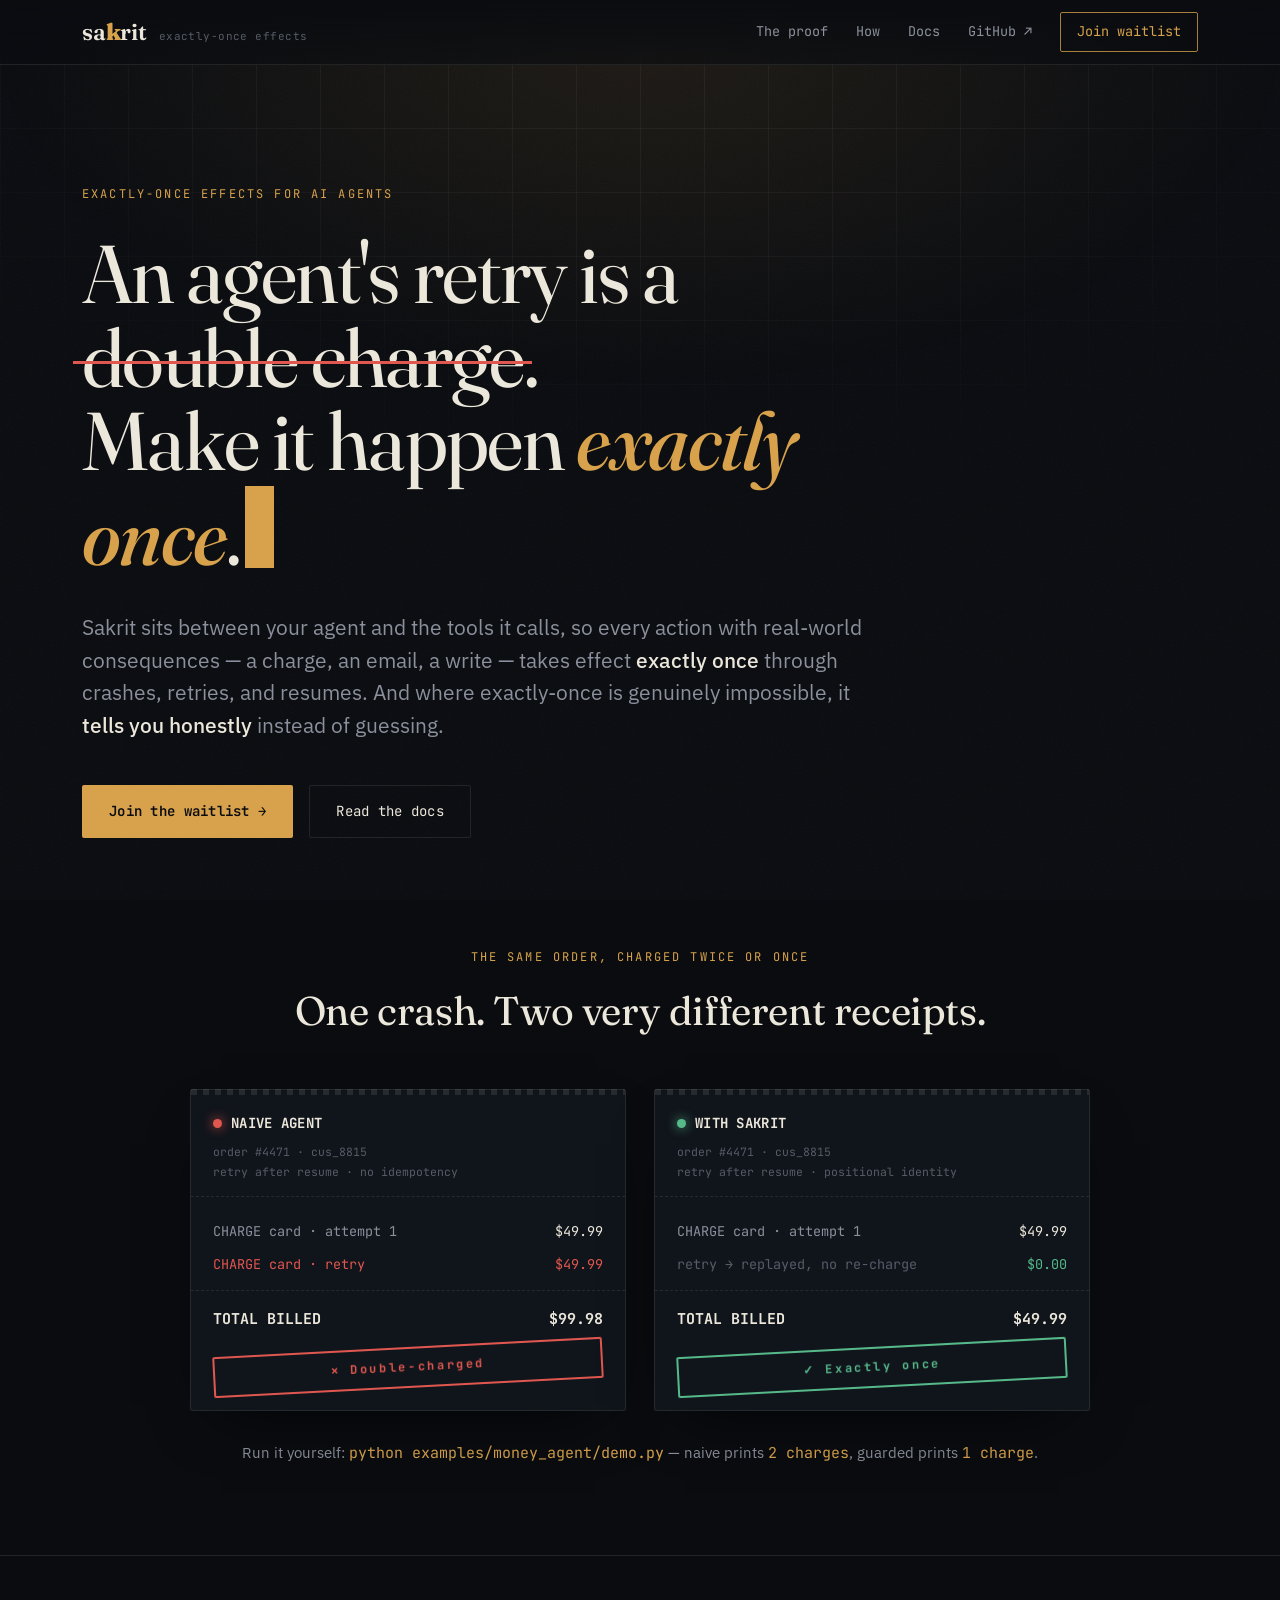
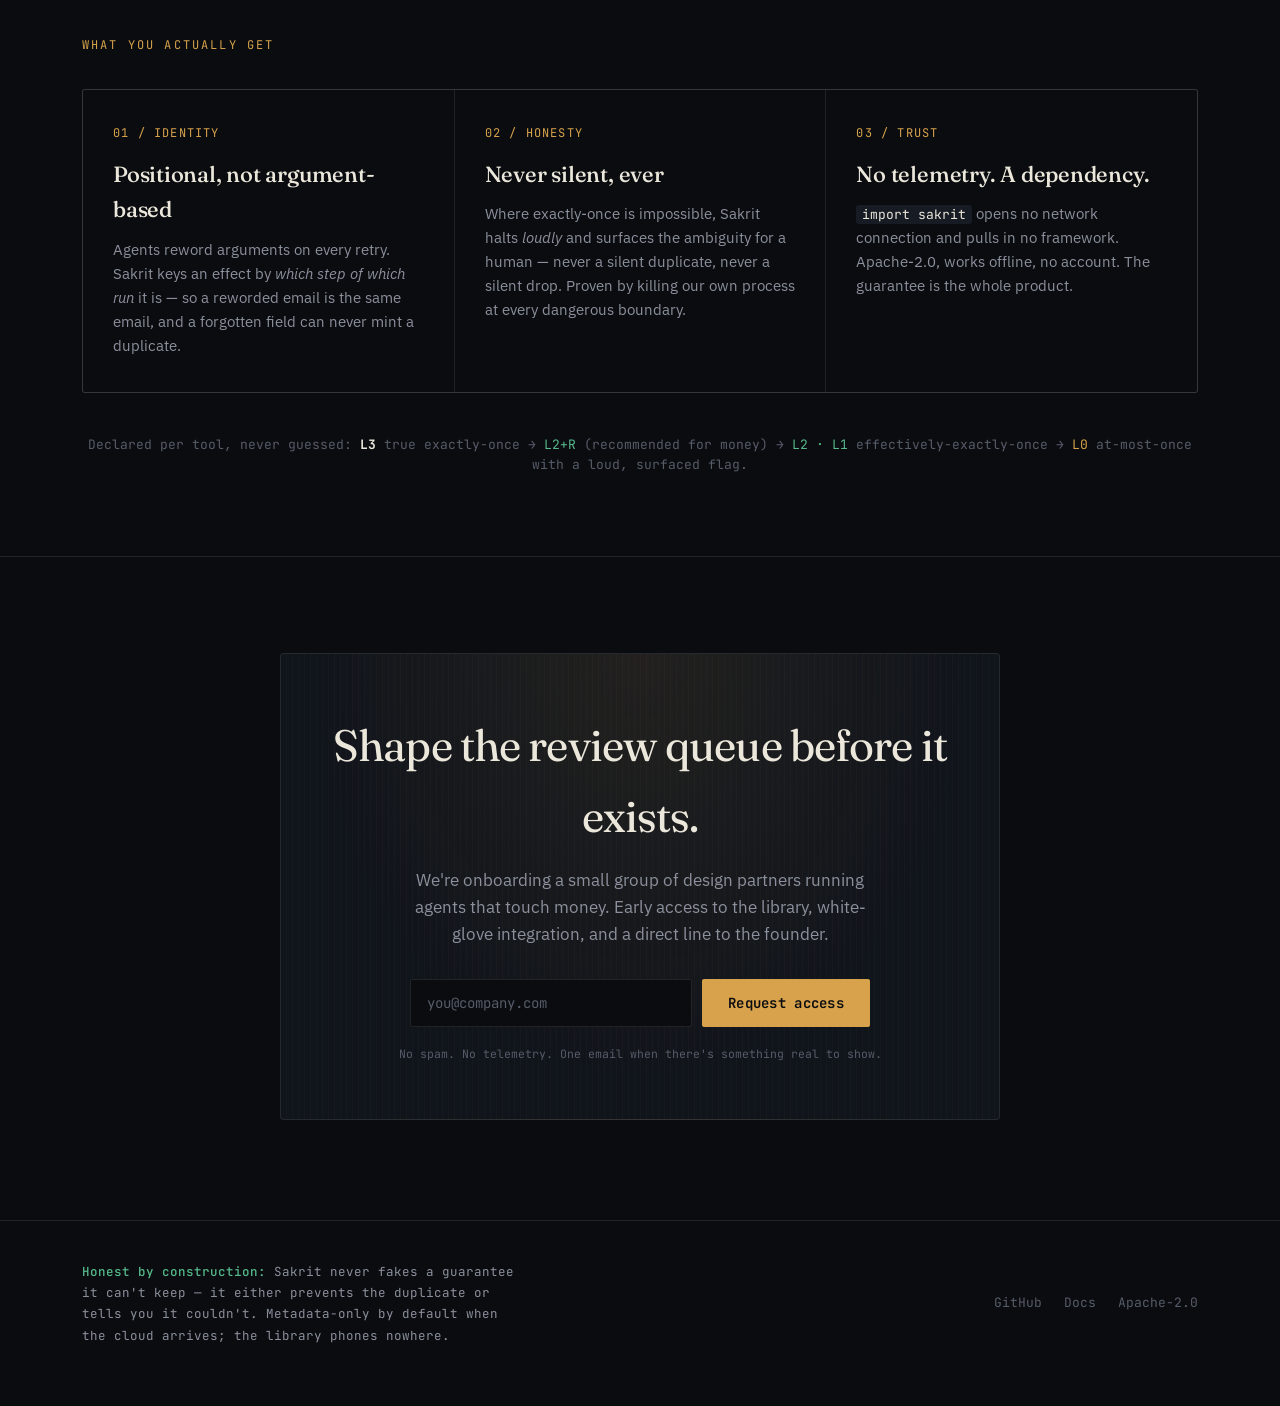
==== landing/index.html @ 27846a4f "feat: landing + waitlist page Self-contained static page (ledger/receipt aesthetic) with the money-d" ====
<!DOCTYPE html>
<html lang="en">
<head>
<meta charset="UTF-8" />
<meta name="viewport" content="width=device-width, initial-scale=1.0" />
<title>Sakrit — exactly-once effects for AI agents</title>
<meta name="description" content="An AI agent's retry is a double charge. Sakrit makes side-effecting tool calls take effect exactly once — through crashes, retries, and resumes — and tells you honestly when exactly-once is impossible." />

<!-- Social -->
<meta property="og:title" content="Sakrit — exactly-once effects for AI agents" />
<meta property="og:description" content="An AI agent's retry is a double charge. Sakrit makes side-effecting tool calls take effect exactly once — and tells you honestly when it can't." />
<meta property="og:type" content="website" />

<link rel="preconnect" href="https://fonts.googleapis.com" />
<link rel="preconnect" href="https://fonts.gstatic.com" crossorigin />
<link href="https://fonts.googleapis.com/css2?family=Fraunces:opsz,wght@9..144,400;9..144,500;9..144,600;9..144,900&family=IBM+Plex+Sans:wght@400;500;600&family=JetBrains+Mono:wght@400;500;700&display=swap" rel="stylesheet" />

<style>
  :root {
    --ink:      #0a0c10;
    --ink-2:    #10141b;
    --ink-3:    #161b24;
    --cream:    #ece7db;
    --muted:    #8b909c;
    --faint:    #565c68;
    --gold:     #d7a24b;
    --gold-dim: #a9803b;
    --red:      #e0574f;
    --green:    #56b98a;
    --line:     rgba(236, 231, 219, 0.10);
    --line-2:   rgba(236, 231, 219, 0.05);
    --serif:  "Fraunces", Georgia, serif;
    --sans:   "IBM Plex Sans", system-ui, sans-serif;
    --mono:   "JetBrains Mono", ui-monospace, monospace;
    --maxw: 1180px;
  }

  * { box-sizing: border-box; margin: 0; padding: 0; }
  html { scroll-behavior: smooth; }

  body {
    background: var(--ink);
    color: var(--cream);
    font-family: var(--sans);
    font-size: 17px;
    line-height: 1.6;
    -webkit-font-smoothing: antialiased;
    overflow-x: hidden;
    position: relative;
  }

  /* faint ledger grid + grain atmosphere */
  body::before {
    content: "";
    position: fixed; inset: 0; z-index: 0; pointer-events: none;
    background-image:
      linear-gradient(var(--line-2) 1px, transparent 1px),
      linear-gradient(90deg, var(--line-2) 1px, transparent 1px);
    background-size: 64px 64px;
    mask-image: radial-gradient(ellipse 90% 70% at 50% 0%, #000 30%, transparent 80%);
  }
  body::after {
    content: "";
    position: fixed; inset: 0; z-index: 0; pointer-events: none; opacity: 0.035;
    background-image: url("data:image/svg+xml,%3Csvg xmlns='http://www.w3.org/2000/svg' width='140' height='140'%3E%3Cfilter id='n'%3E%3CfeTurbulence type='fractalNoise' baseFrequency='0.9' numOctaves='3'/%3E%3C/filter%3E%3Crect width='100%25' height='100%25' filter='url(%23n)'/%3E%3C/svg%3E");
  }
  /* warm glow from the top */
  .glow {
    position: fixed; top: -40vh; left: 50%; transform: translateX(-50%);
    width: 120vw; height: 90vh; z-index: 0; pointer-events: none;
    background: radial-gradient(ellipse at center, rgba(215,162,75,0.10), transparent 60%);
  }

  .wrap { max-width: var(--maxw); margin: 0 auto; padding: 0 32px; position: relative; z-index: 2; }

  a { color: inherit; text-decoration: none; }

  .mono { font-family: var(--mono); }
  .tag {
    font-family: var(--mono); font-size: 12px; letter-spacing: 0.18em;
    text-transform: uppercase; color: var(--gold);
  }

  /* ---------- nav ---------- */
  nav {
    position: sticky; top: 0; z-index: 20;
    backdrop-filter: blur(10px);
    background: linear-gradient(var(--ink), rgba(10,12,16,0.6));
    border-bottom: 1px solid var(--line);
  }
  .nav-inner { display: flex; align-items: center; justify-content: space-between; height: 64px; }
  .brand { display: flex; align-items: baseline; gap: 12px; }
  .brand .logo { font-family: var(--serif); font-weight: 600; font-size: 23px; letter-spacing: -0.01em; }
  .brand .logo b { color: var(--gold); font-weight: 900; }
  .brand .sub { font-family: var(--mono); font-size: 11px; color: var(--faint); letter-spacing: 0.04em; }
  .nav-links { display: flex; align-items: center; gap: 28px; font-family: var(--mono); font-size: 13.5px; }
  .nav-links a { color: var(--muted); transition: color .2s; }
  .nav-links a:hover { color: var(--cream); }
  .nav-cta {
    border: 1px solid var(--gold-dim); color: var(--gold) !important;
    padding: 8px 16px; border-radius: 2px; transition: all .2s;
  }
  .nav-cta:hover { background: var(--gold); color: var(--ink) !important; }
  @media (max-width: 680px) { .nav-links a:not(.nav-cta) { display: none; } }

  /* ---------- hero ---------- */
  header { padding: 120px 0 70px; }
  .hero-tag { margin-bottom: 28px; opacity: 0; animation: rise .8s .1s forwards; }
  h1 {
    font-family: var(--serif);
    font-weight: 400;
    font-size: clamp(38px, 6.4vw, 82px);
    line-height: 1.02;
    letter-spacing: -0.02em;
    max-width: 16ch;
  }
  h1 .l { display: block; opacity: 0; animation: rise .9s forwards; }
  h1 .l1 { animation-delay: .18s; }
  h1 .l2 { animation-delay: .30s; }
  h1 .em { font-style: italic; color: var(--gold); font-weight: 500; }
  h1 .strike { position: relative; white-space: nowrap; }
  h1 .strike::after {
    content: ""; position: absolute; left: -2%; right: -2%; top: 54%; height: 3px;
    background: var(--red); transform: scaleX(0); transform-origin: left;
    animation: strike .5s 1.1s forwards;
  }
  .lede {
    font-size: clamp(17px, 2vw, 21px); color: var(--muted); max-width: 60ch;
    margin-top: 34px; line-height: 1.55;
    opacity: 0; animation: rise .9s .5s forwards;
  }
  .lede b { color: var(--cream); font-weight: 500; }
  .cta-row {
    display: flex; gap: 16px; flex-wrap: wrap; margin-top: 44px;
    opacity: 0; animation: rise .9s .68s forwards;
  }
  .btn {
    font-family: var(--mono); font-size: 14px; letter-spacing: 0.02em;
    padding: 14px 26px; border-radius: 2px; transition: all .2s; cursor: pointer;
    display: inline-flex; align-items: center; gap: 10px; border: 1px solid transparent;
  }
  .btn-primary { background: var(--gold); color: var(--ink); font-weight: 600; }
  .btn-primary:hover { background: #eab959; transform: translateY(-2px); box-shadow: 0 10px 30px -10px rgba(215,162,75,0.5); }
  .btn-ghost { border-color: var(--line); color: var(--cream); }
  .btn-ghost:hover { border-color: var(--gold-dim); color: var(--gold); }

  /* ---------- receipts ---------- */
  .proof { padding: 40px 0 90px; }
  .proof-head { text-align: center; margin-bottom: 46px; }
  .proof-head h2 {
    font-family: var(--serif); font-weight: 400; font-size: clamp(26px, 3.6vw, 40px);
    letter-spacing: -0.01em; margin-top: 12px;
  }
  .receipts {
    display: grid; grid-template-columns: 1fr 1fr; gap: 28px; align-items: start;
    max-width: 900px; margin: 0 auto;
  }
  @media (max-width: 720px) { .receipts { grid-template-columns: 1fr; } }

  .receipt {
    background: var(--ink-2); border: 1px solid var(--line); border-radius: 3px;
    font-family: var(--mono); font-size: 13.5px; position: relative;
    box-shadow: 0 24px 60px -30px rgba(0,0,0,0.9);
  }
  .receipt::before { /* perforated top edge */
    content: ""; position: absolute; top: -1px; left: 0; right: 0; height: 6px;
    background: repeating-linear-gradient(90deg, var(--line) 0 6px, transparent 6px 12px);
  }
  .r-head { padding: 22px 22px 14px; border-bottom: 1px dashed var(--line); }
  .r-title { display: flex; align-items: center; gap: 9px; font-weight: 700; letter-spacing: 0.02em; font-size: 14px; }
  .dot { width: 9px; height: 9px; border-radius: 50%; }
  .dot.red { background: var(--red); box-shadow: 0 0 12px var(--red); }
  .dot.green { background: var(--green); box-shadow: 0 0 12px var(--green); }
  .r-meta { color: var(--faint); font-size: 11.5px; margin-top: 8px; line-height: 1.7; }
  .r-body { padding: 18px 22px 8px; }
  .row { display: flex; justify-content: space-between; padding: 6px 0; color: var(--muted); }
  .row .amt { color: var(--cream); }
  .row.fire .amt { color: var(--cream); }
  .row.dup { color: var(--red); }
  .row.dup .amt { color: var(--red); }
  .row.replay { color: var(--faint); }
  .row.replay .amt { color: var(--green); }
  /* Visible by default (no-JS safe — the receipts ARE the proof). JS adds .anim to hide-then-reveal. */
  .row.dup, .row.replay { opacity: 1; }
  .anim .row.dup, .anim .row.replay { opacity: 0; }
  .in .row.dup { animation: flashIn .5s 1.4s forwards; }
  .in .row.replay { animation: fadeIn .6s 1.5s forwards; }
  .r-total {
    display: flex; justify-content: space-between; padding: 16px 22px;
    border-top: 1px dashed var(--line); font-weight: 700; font-size: 15px;
  }
  .r-total .n-total .amt { color: var(--red); }
  .r-total .s-total .amt { color: var(--green); }
  .stamp {
    margin: 0 22px 22px; text-align: center; font-weight: 700; letter-spacing: 0.22em;
    font-size: 12px; padding: 9px; border: 2px solid; border-radius: 2px;
    transform: rotate(-3deg) scale(1); opacity: 1;
  }
  .anim .stamp { transform: rotate(-3deg) scale(0.6); opacity: 0; }
  .stamp.bad { color: var(--red); border-color: var(--red); }
  .stamp.good { color: var(--green); border-color: var(--green); }
  .in .stamp { animation: stampIn .45s 1.9s cubic-bezier(.2,1.5,.4,1) forwards; }
  .verdict { text-align: center; margin-top: 30px; color: var(--muted); font-size: 15px; }
  .verdict .mono { color: var(--gold); }

  /* ---------- pillars ---------- */
  .pillars { padding: 80px 0; border-top: 1px solid var(--line); }
  .p-grid { display: grid; grid-template-columns: repeat(3, 1fr); gap: 1px; background: var(--line); border: 1px solid var(--line); border-radius: 3px; overflow: hidden; }
  @media (max-width: 760px) { .p-grid { grid-template-columns: 1fr; } }
  .pillar { background: var(--ink); padding: 34px 30px; transition: background .3s; }
  .pillar:hover { background: var(--ink-2); }
  .pillar .n { font-family: var(--mono); font-size: 12px; color: var(--gold); letter-spacing: 0.1em; }
  .pillar h3 { font-family: var(--serif); font-weight: 500; font-size: 22px; margin: 14px 0 10px; letter-spacing: -0.01em; }
  .pillar p { color: var(--muted); font-size: 15px; }
  .pillar p code { font-family: var(--mono); font-size: 13px; color: var(--cream); background: var(--ink-3); padding: 1px 6px; border-radius: 3px; }

  .ladder { margin-top: 42px; font-family: var(--mono); font-size: 13px; color: var(--faint); text-align: center; }
  .ladder b { color: var(--cream); }
  .ladder .g { color: var(--green); } .ladder .a { color: var(--gold); }

  /* ---------- waitlist ---------- */
  .waitlist { padding: 96px 0 100px; border-top: 1px solid var(--line); }
  .wl-card {
    max-width: 720px; margin: 0 auto; text-align: center;
    background:
      radial-gradient(ellipse at top, rgba(215,162,75,0.09), transparent 65%),
      var(--ink-2);
    border: 1px solid var(--line); border-radius: 4px; padding: 56px 40px;
    position: relative; overflow: hidden;
  }
  .wl-card::before {
    content: ""; position: absolute; inset: 0; pointer-events: none;
    background: repeating-linear-gradient(90deg, transparent 0 5px, rgba(215,162,75,0.03) 5px 6px);
  }
  .wl-card h2 { font-family: var(--serif); font-weight: 400; font-size: clamp(28px, 4vw, 44px); letter-spacing: -0.02em; position: relative; }
  .wl-card p { color: var(--muted); margin: 16px auto 30px; max-width: 46ch; position: relative; }
  form.wl { display: flex; gap: 10px; max-width: 460px; margin: 0 auto; position: relative; }
  @media (max-width: 520px) { form.wl { flex-direction: column; } }
  form.wl input {
    flex: 1; background: var(--ink); border: 1px solid var(--line); color: var(--cream);
    font-family: var(--mono); font-size: 14px; padding: 14px 16px; border-radius: 2px; outline: none;
    transition: border-color .2s;
  }
  form.wl input::placeholder { color: var(--faint); }
  form.wl input:focus { border-color: var(--gold); }
  form.wl button { white-space: nowrap; border: none; }
  .wl-note { font-family: var(--mono); font-size: 11.5px; color: var(--faint); margin-top: 18px; position: relative; }
  .wl-ok { display: none; color: var(--green); font-family: var(--mono); font-size: 15px; margin-top: 8px; }
  .wl-ok.show { display: block; animation: rise .5s forwards; }

  /* ---------- footer ---------- */
  footer { border-top: 1px solid var(--line); padding: 40px 0 60px; }
  .foot { display: flex; justify-content: space-between; align-items: center; gap: 20px; flex-wrap: wrap; }
  .foot .trust { font-family: var(--mono); font-size: 12.5px; color: var(--muted); max-width: 54ch; line-height: 1.7; }
  .foot .trust b { color: var(--green); font-weight: 500; }
  .foot-links { display: flex; gap: 22px; font-family: var(--mono); font-size: 13px; }
  .foot-links a { color: var(--faint); transition: color .2s; }
  .foot-links a:hover { color: var(--gold); }

  .caret { display: inline-block; width: 0.6ch; height: 1em; background: var(--gold); margin-left: 4px; transform: translateY(3px); animation: blink 1.1s steps(1) infinite; }

  @keyframes rise { from { opacity: 0; transform: translateY(16px); } to { opacity: 1; transform: none; } }
  @keyframes fadeIn { from { opacity: 0; } to { opacity: 1; } }
  @keyframes flashIn { 0% { opacity: 0; transform: translateX(-6px); } 40% { opacity: 1; background: rgba(224,87,79,0.14); } 100% { opacity: 1; background: transparent; } }
  @keyframes strike { to { transform: scaleX(1); } }
  @keyframes stampIn { to { transform: rotate(-3deg) scale(1); opacity: 1; } }
  @keyframes blink { 50% { opacity: 0; } }

  @media (prefers-reduced-motion: reduce) {
    *, *::before, *::after { animation: none !important; }
    h1 .l, .hero-tag, .lede, .cta-row, .row.dup, .row.replay, .stamp { opacity: 1 !important; }
    h1 .strike::after { transform: scaleX(1); }
    .stamp { transform: rotate(-3deg) scale(1); }
  }
</style>
</head>
<body>
<div class="glow"></div>

<nav>
  <div class="wrap nav-inner">
    <div class="brand">
      <span class="logo">sa<b>k</b>rit</span>
      <span class="sub">exactly-once effects</span>
    </div>
    <div class="nav-links">
      <a href="#proof">The proof</a>
      <a href="#how">How</a>
      <!-- TODO(founder): point at the live docs site + repo before launch -->
      <a href="https://github.com/nagaraju-oruganti/sakrit">Docs</a>
      <a href="https://github.com/nagaraju-oruganti/sakrit">GitHub ↗</a>
      <a href="#waitlist" class="nav-cta">Join waitlist</a>
    </div>
  </div>
</nav>

<header>
  <div class="wrap">
    <div class="hero-tag tag">Exactly-once effects for AI agents</div>
    <h1>
      <span class="l l1">An agent's retry is a <span class="strike">double charge</span>.</span>
      <span class="l l2">Make it happen <span class="em">exactly once</span>.<span class="caret"></span></span>
    </h1>
    <p class="lede">
      Sakrit sits between your agent and the tools it calls, so every action with real-world
      consequences — a charge, an email, a write — takes effect <b>exactly once</b> through crashes,
      retries, and resumes. And where exactly-once is genuinely impossible, it <b>tells you honestly</b>
      instead of guessing.
    </p>
    <div class="cta-row">
      <a href="#waitlist" class="btn btn-primary">Join the waitlist →</a>
      <a href="https://github.com/nagaraju-oruganti/sakrit" class="btn btn-ghost">Read the docs</a>
    </div>
  </div>
</header>

<section class="proof" id="proof">
  <div class="wrap">
    <div class="proof-head">
      <div class="tag">The same order, charged twice or once</div>
      <h2>One crash. Two very different receipts.</h2>
    </div>
    <div class="receipts" id="receipts">
      <!-- NAIVE -->
      <div class="receipt">
        <div class="r-head">
          <div class="r-title"><span class="dot red"></span> NAIVE AGENT</div>
          <div class="r-meta">order #4471 · cus_8815<br />retry after resume · no idempotency</div>
        </div>
        <div class="r-body">
          <div class="row fire"><span>CHARGE card · attempt 1</span><span class="amt">$49.99</span></div>
          <div class="row dup"><span>CHARGE card · retry</span><span class="amt">$49.99</span></div>
        </div>
        <div class="r-total n-total"><span>TOTAL BILLED</span><span class="amt">$99.98</span></div>
        <div class="stamp bad">✕ Double-charged</div>
      </div>
      <!-- SAKRIT -->
      <div class="receipt">
        <div class="r-head">
          <div class="r-title"><span class="dot green"></span> WITH SAKRIT</div>
          <div class="r-meta">order #4471 · cus_8815<br />retry after resume · positional identity</div>
        </div>
        <div class="r-body">
          <div class="row fire"><span>CHARGE card · attempt 1</span><span class="amt">$49.99</span></div>
          <div class="row replay"><span>retry → replayed, no re-charge</span><span class="amt">$0.00</span></div>
        </div>
        <div class="r-total s-total"><span>TOTAL BILLED</span><span class="amt">$49.99</span></div>
        <div class="stamp good">✓ Exactly once</div>
      </div>
    </div>
    <p class="verdict">
      Run it yourself: <span class="mono">python examples/money_agent/demo.py</span> — naive prints
      <span class="mono">2 charges</span>, guarded prints <span class="mono">1 charge</span>.
    </p>
  </div>
</section>

<section class="pillars" id="how">
  <div class="wrap">
    <div class="proof-head" style="text-align:left; margin-bottom: 34px;">
      <div class="tag">What you actually get</div>
    </div>
    <div class="p-grid">
      <div class="pillar">
        <div class="n">01 / IDENTITY</div>
        <h3>Positional, not argument-based</h3>
        <p>Agents reword arguments on every retry. Sakrit keys an effect by <em>which step of which
          run</em> it is — so a reworded email is the same email, and a forgotten field can never mint
          a duplicate.</p>
      </div>
      <div class="pillar">
        <div class="n">02 / HONESTY</div>
        <h3>Never silent, ever</h3>
        <p>Where exactly-once is impossible, Sakrit halts <em>loudly</em> and surfaces the ambiguity
          for a human — never a silent duplicate, never a silent drop. Proven by killing our own
          process at every dangerous boundary.</p>
      </div>
      <div class="pillar">
        <div class="n">03 / TRUST</div>
        <h3>No telemetry. A dependency.</h3>
        <p><code>import sakrit</code> opens no network connection and pulls in no framework. Apache-2.0,
          works offline, no account. The guarantee is the whole product.</p>
      </div>
    </div>
    <p class="ladder">
      Declared per tool, never guessed: <b>L3</b> true exactly-once →
      <span class="g">L2+R</span> (recommended for money) → <span class="g">L2 · L1</span>
      effectively-exactly-once → <span class="a">L0</span> at-most-once with a loud, surfaced flag.
    </p>
  </div>
</section>

<section class="waitlist" id="waitlist">
  <div class="wrap">
    <div class="wl-card">
      <h2>Shape the review queue before it exists.</h2>
      <p>We're onboarding a small group of design partners running agents that touch money. Early access
        to the library, white-glove integration, and a direct line to the founder.</p>

      <!--
        TODO(founder), C-8: wire this to a real endpoint before launch.
        Options: a form service (Formspree / Buttondown / ConvertKit) — set the `action` below and
        remove the JS interceptor — or a serverless function (e.g. a Vercel /api/waitlist route).
        Until then the JS below shows a client-side confirmation and does NOT store the address.
      -->
      <form class="wl" id="waitlist-form" action="https://REPLACE-ME.example/waitlist" method="POST" novalidate>
        <input type="email" name="email" placeholder="you@company.com" required aria-label="Email address" />
        <button type="submit" class="btn btn-primary">Request access</button>
      </form>
      <div class="wl-ok" id="wl-ok">✓ You're on the list. We'll be in touch.</div>
      <div class="wl-note">No spam. No telemetry. One email when there's something real to show.</div>
    </div>
  </div>
</section>

<footer>
  <div class="wrap foot">
    <div class="trust">
      <b>Honest by construction:</b> Sakrit never fakes a guarantee it can't keep — it either prevents
      the duplicate or tells you it couldn't. Metadata-only by default when the cloud arrives; the
      library phones nowhere.
    </div>
    <div class="foot-links">
      <a href="https://github.com/nagaraju-oruganti/sakrit">GitHub</a>
      <a href="https://github.com/nagaraju-oruganti/sakrit">Docs</a>
      <a href="https://github.com/nagaraju-oruganti/sakrit/blob/main/LICENSE">Apache-2.0</a>
    </div>
  </div>
</footer>

<script>
  // Reveal the receipt animations once they scroll into view.
  var receipts = document.getElementById("receipts");
  if ("IntersectionObserver" in window && receipts) {
    receipts.classList.add("anim"); // JS present: hide the reveal rows, then play them on scroll-in
    var io = new IntersectionObserver(function (entries) {
      entries.forEach(function (e) { if (e.isIntersecting) { e.target.classList.add("in"); io.unobserve(e.target); } });
    }, { threshold: 0.4 });
    io.observe(receipts);
  } else if (receipts) {
    receipts.classList.add("in");
  }

  // Waitlist: client-side confirmation placeholder (see the TODO in the markup).
  // The founder replaces this by wiring the form `action` to a real endpoint and deleting this block.
  var form = document.getElementById("waitlist-form");
  form.addEventListener("submit", function (ev) {
    var email = form.email.value.trim();
    if (!email || email.indexOf("@") === -1) return; // let native validation handle it
    ev.preventDefault();
    form.style.display = "none";
    document.getElementById("wl-ok").classList.add("show");
  });
</script>
</body>
</html>
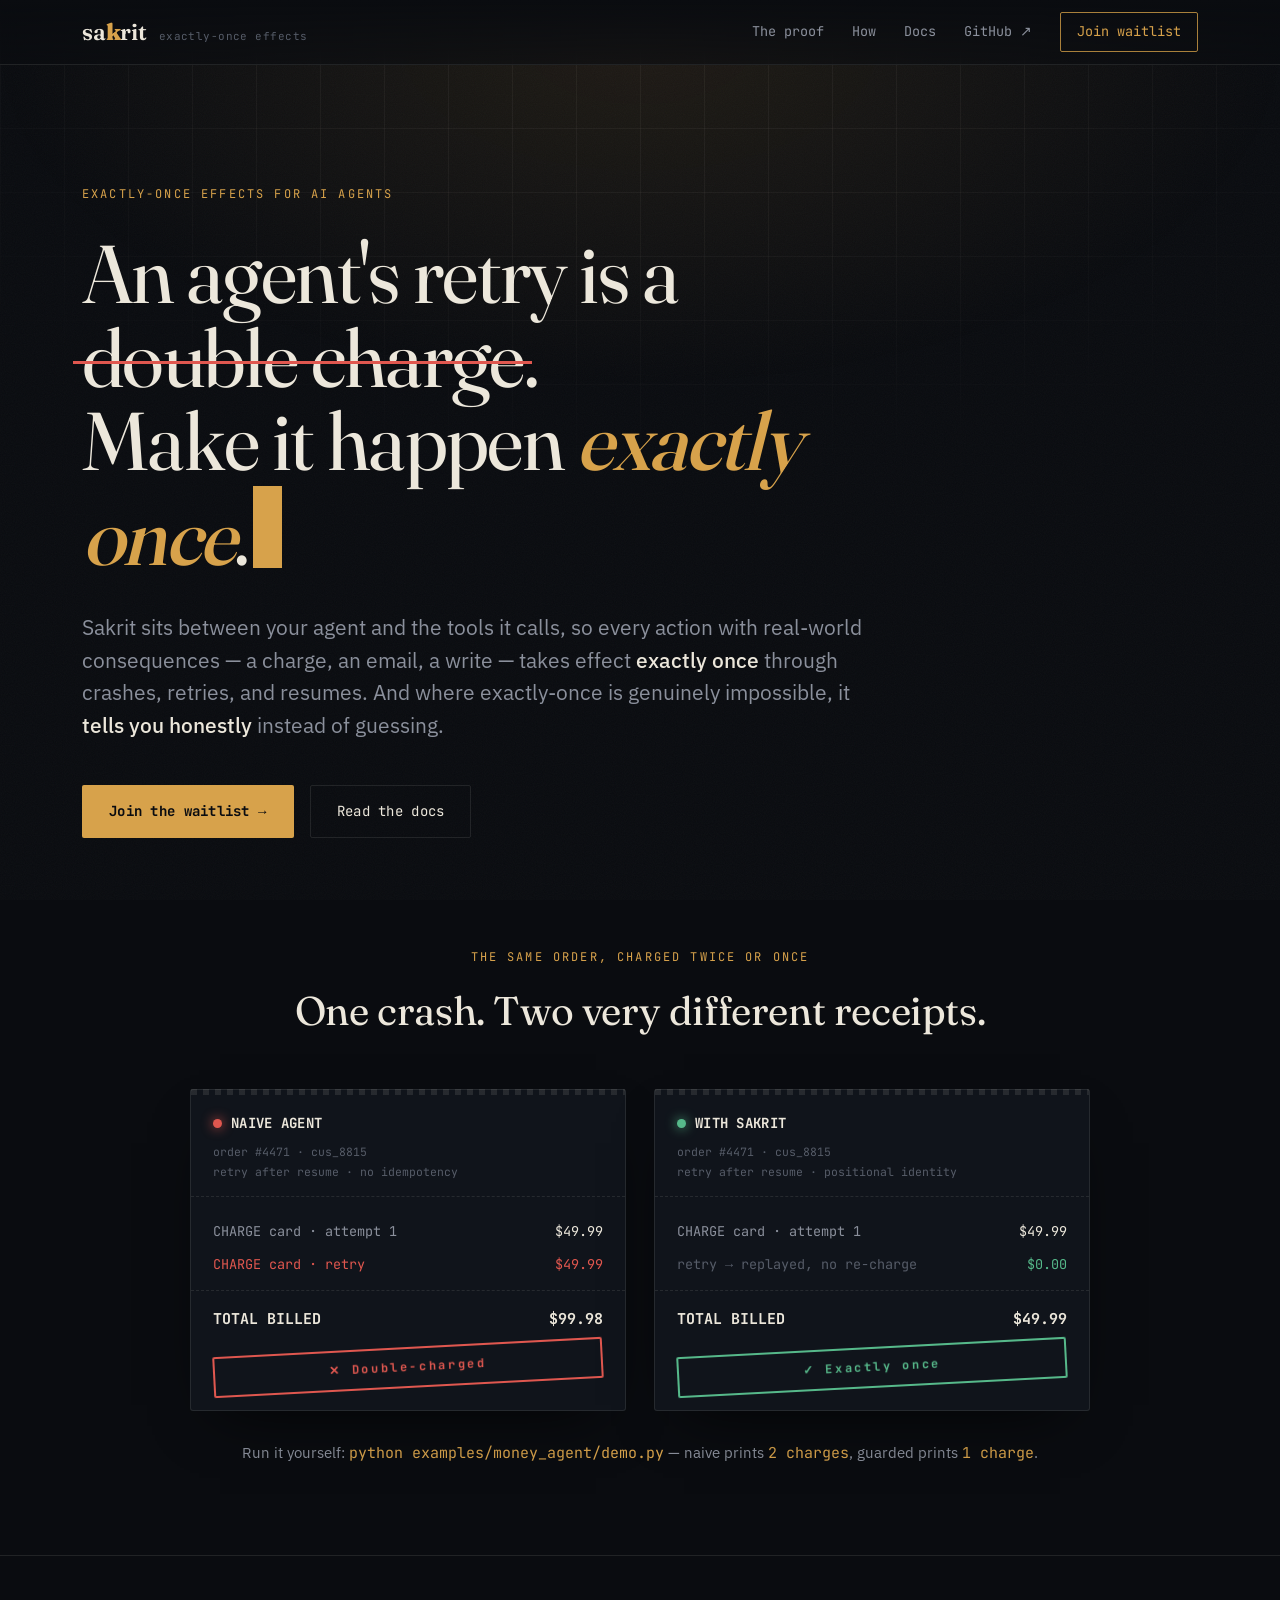
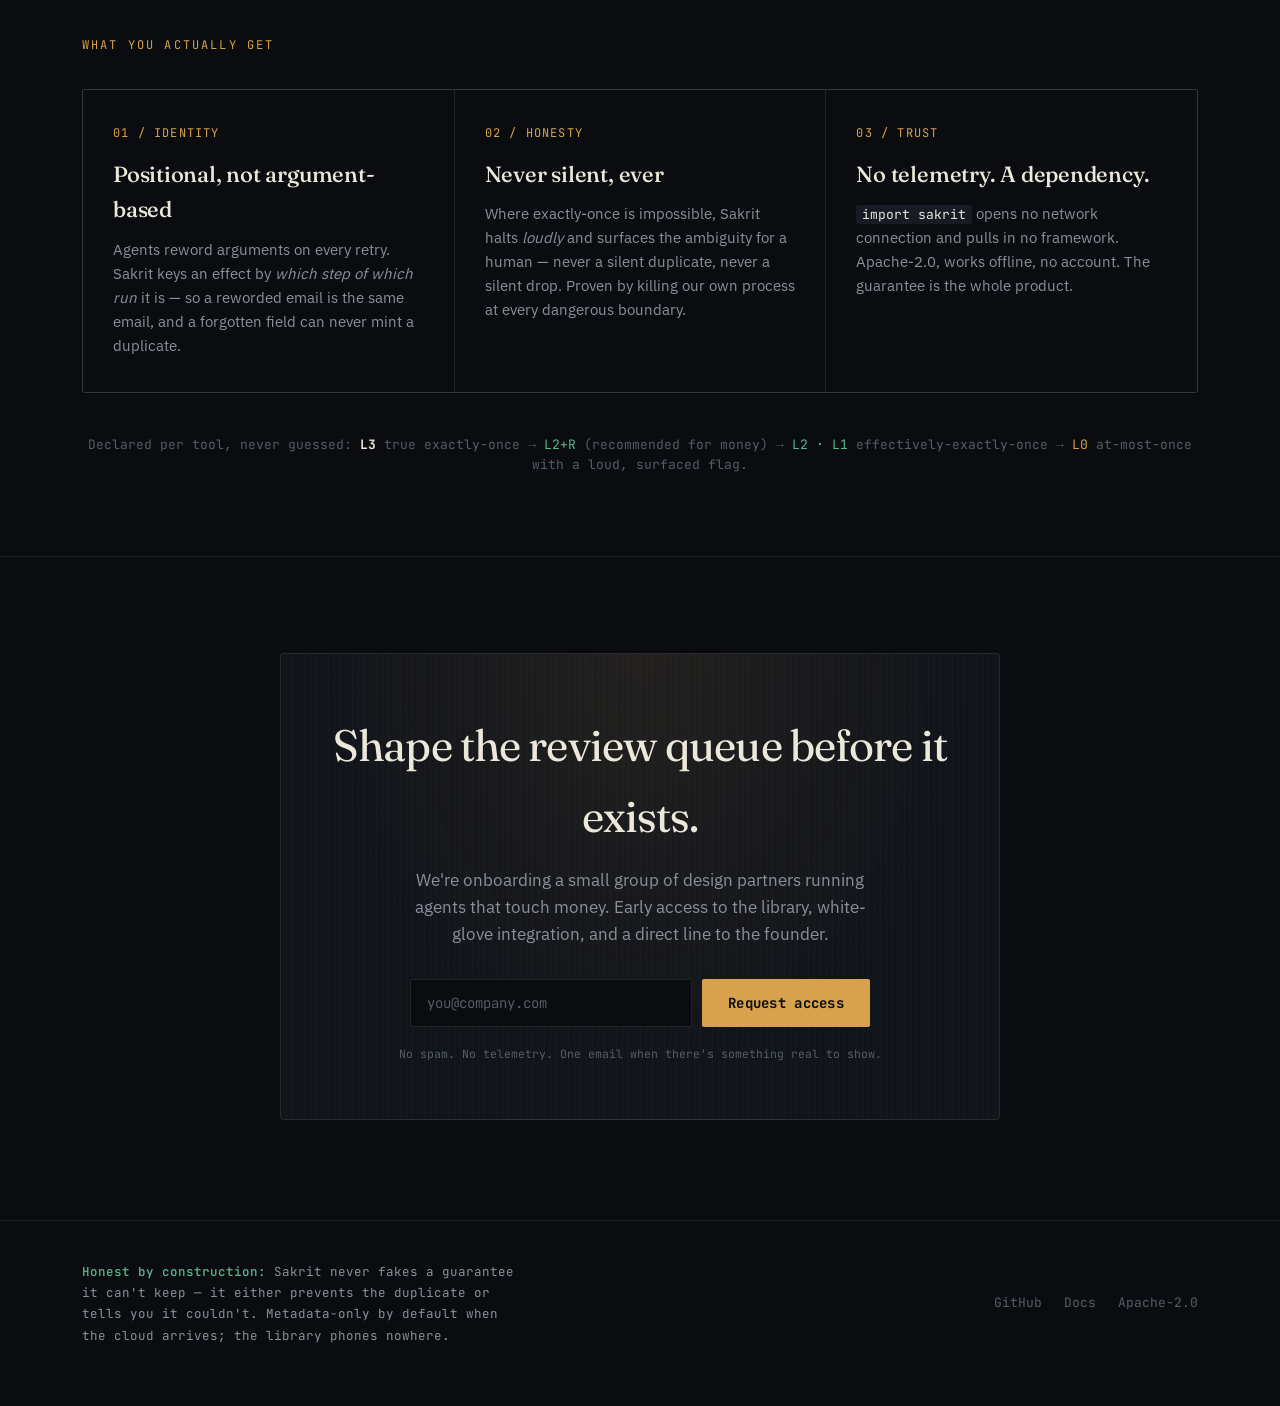
==== commit 02337a1a: "feat(landing): self-host fonts — no third-party request (m20) A page that says 'no telemetry' should" ====
--- a/landing/index.html
+++ b/landing/index.html
@@ -11,9 +11,9 @@
 <meta property="og:description" content="An AI agent's retry is a double charge. Sakrit makes side-effecting tool calls take effect exactly once — and tells you honestly when it can't." />
 <meta property="og:type" content="website" />
 
-<link rel="preconnect" href="https://fonts.googleapis.com" />
-<link rel="preconnect" href="https://fonts.gstatic.com" crossorigin />
-<link href="https://fonts.googleapis.com/css2?family=Fraunces:opsz,wght@9..144,400;9..144,500;9..144,600;9..144,900&family=IBM+Plex+Sans:wght@400;500;600&family=JetBrains+Mono:wght@400;500;700&display=swap" rel="stylesheet" />
+<!-- Self-hosted fonts (m20): no third-party request — a page that says "no telemetry" shouldn't
+     phone Google Fonts. Vendored latin-subset woff2 under ./fonts/. -->
+<link rel="stylesheet" href="./fonts.css" />
 
 <style>
   :root {
--- a/landing/fonts.css
+++ b/landing/fonts.css
@@ -0,0 +1,94 @@
+/* Self-hosted (m20): no third-party font request. Latin subset. */
+/* Fraunces 400 */
+@font-face {
+  font-family: 'Fraunces';
+  font-style: normal;
+  font-weight: 400;
+  font-display: swap;
+  src: url(./fonts/fraunces-400.woff2) format('woff2');
+  unicode-range: U+0000-00FF, U+0131, U+0152-0153, U+02BB-02BC, U+02C6, U+02DA, U+02DC, U+0304, U+0308, U+0329, U+2000-206F, U+20AC, U+2122, U+2191, U+2193, U+2212, U+2215, U+FEFF, U+FFFD;
+}
+/* Fraunces 500 */
+@font-face {
+  font-family: 'Fraunces';
+  font-style: normal;
+  font-weight: 500;
+  font-display: swap;
+  src: url(./fonts/fraunces-500.woff2) format('woff2');
+  unicode-range: U+0000-00FF, U+0131, U+0152-0153, U+02BB-02BC, U+02C6, U+02DA, U+02DC, U+0304, U+0308, U+0329, U+2000-206F, U+20AC, U+2122, U+2191, U+2193, U+2212, U+2215, U+FEFF, U+FFFD;
+}
+/* Fraunces 600 */
+@font-face {
+  font-family: 'Fraunces';
+  font-style: normal;
+  font-weight: 600;
+  font-display: swap;
+  src: url(./fonts/fraunces-600.woff2) format('woff2');
+  unicode-range: U+0000-00FF, U+0131, U+0152-0153, U+02BB-02BC, U+02C6, U+02DA, U+02DC, U+0304, U+0308, U+0329, U+2000-206F, U+20AC, U+2122, U+2191, U+2193, U+2212, U+2215, U+FEFF, U+FFFD;
+}
+/* Fraunces 900 */
+@font-face {
+  font-family: 'Fraunces';
+  font-style: normal;
+  font-weight: 900;
+  font-display: swap;
+  src: url(./fonts/fraunces-900.woff2) format('woff2');
+  unicode-range: U+0000-00FF, U+0131, U+0152-0153, U+02BB-02BC, U+02C6, U+02DA, U+02DC, U+0304, U+0308, U+0329, U+2000-206F, U+20AC, U+2122, U+2191, U+2193, U+2212, U+2215, U+FEFF, U+FFFD;
+}
+/* IBM Plex Sans 400 */
+@font-face {
+  font-family: 'IBM Plex Sans';
+  font-style: normal;
+  font-weight: 400;
+  font-stretch: 100%;
+  font-display: swap;
+  src: url(./fonts/ibm-plex-sans-400.woff2) format('woff2');
+  unicode-range: U+0000-00FF, U+0131, U+0152-0153, U+02BB-02BC, U+02C6, U+02DA, U+02DC, U+0304, U+0308, U+0329, U+2000-206F, U+20AC, U+2122, U+2191, U+2193, U+2212, U+2215, U+FEFF, U+FFFD;
+}
+/* IBM Plex Sans 500 */
+@font-face {
+  font-family: 'IBM Plex Sans';
+  font-style: normal;
+  font-weight: 500;
+  font-stretch: 100%;
+  font-display: swap;
+  src: url(./fonts/ibm-plex-sans-500.woff2) format('woff2');
+  unicode-range: U+0000-00FF, U+0131, U+0152-0153, U+02BB-02BC, U+02C6, U+02DA, U+02DC, U+0304, U+0308, U+0329, U+2000-206F, U+20AC, U+2122, U+2191, U+2193, U+2212, U+2215, U+FEFF, U+FFFD;
+}
+/* IBM Plex Sans 600 */
+@font-face {
+  font-family: 'IBM Plex Sans';
+  font-style: normal;
+  font-weight: 600;
+  font-stretch: 100%;
+  font-display: swap;
+  src: url(./fonts/ibm-plex-sans-600.woff2) format('woff2');
+  unicode-range: U+0000-00FF, U+0131, U+0152-0153, U+02BB-02BC, U+02C6, U+02DA, U+02DC, U+0304, U+0308, U+0329, U+2000-206F, U+20AC, U+2122, U+2191, U+2193, U+2212, U+2215, U+FEFF, U+FFFD;
+}
+/* JetBrains Mono 400 */
+@font-face {
+  font-family: 'JetBrains Mono';
+  font-style: normal;
+  font-weight: 400;
+  font-display: swap;
+  src: url(./fonts/jetbrains-mono-400.woff2) format('woff2');
+  unicode-range: U+0000-00FF, U+0131, U+0152-0153, U+02BB-02BC, U+02C6, U+02DA, U+02DC, U+0304, U+0308, U+0329, U+2000-206F, U+20AC, U+2122, U+2191, U+2193, U+2212, U+2215, U+FEFF, U+FFFD;
+}
+/* JetBrains Mono 500 */
+@font-face {
+  font-family: 'JetBrains Mono';
+  font-style: normal;
+  font-weight: 500;
+  font-display: swap;
+  src: url(./fonts/jetbrains-mono-500.woff2) format('woff2');
+  unicode-range: U+0000-00FF, U+0131, U+0152-0153, U+02BB-02BC, U+02C6, U+02DA, U+02DC, U+0304, U+0308, U+0329, U+2000-206F, U+20AC, U+2122, U+2191, U+2193, U+2212, U+2215, U+FEFF, U+FFFD;
+}
+/* JetBrains Mono 700 */
+@font-face {
+  font-family: 'JetBrains Mono';
+  font-style: normal;
+  font-weight: 700;
+  font-display: swap;
+  src: url(./fonts/jetbrains-mono-700.woff2) format('woff2');
+  unicode-range: U+0000-00FF, U+0131, U+0152-0153, U+02BB-02BC, U+02C6, U+02DA, U+02DC, U+0304, U+0308, U+0329, U+2000-206F, U+20AC, U+2122, U+2191, U+2193, U+2212, U+2215, U+FEFF, U+FFFD;
+}
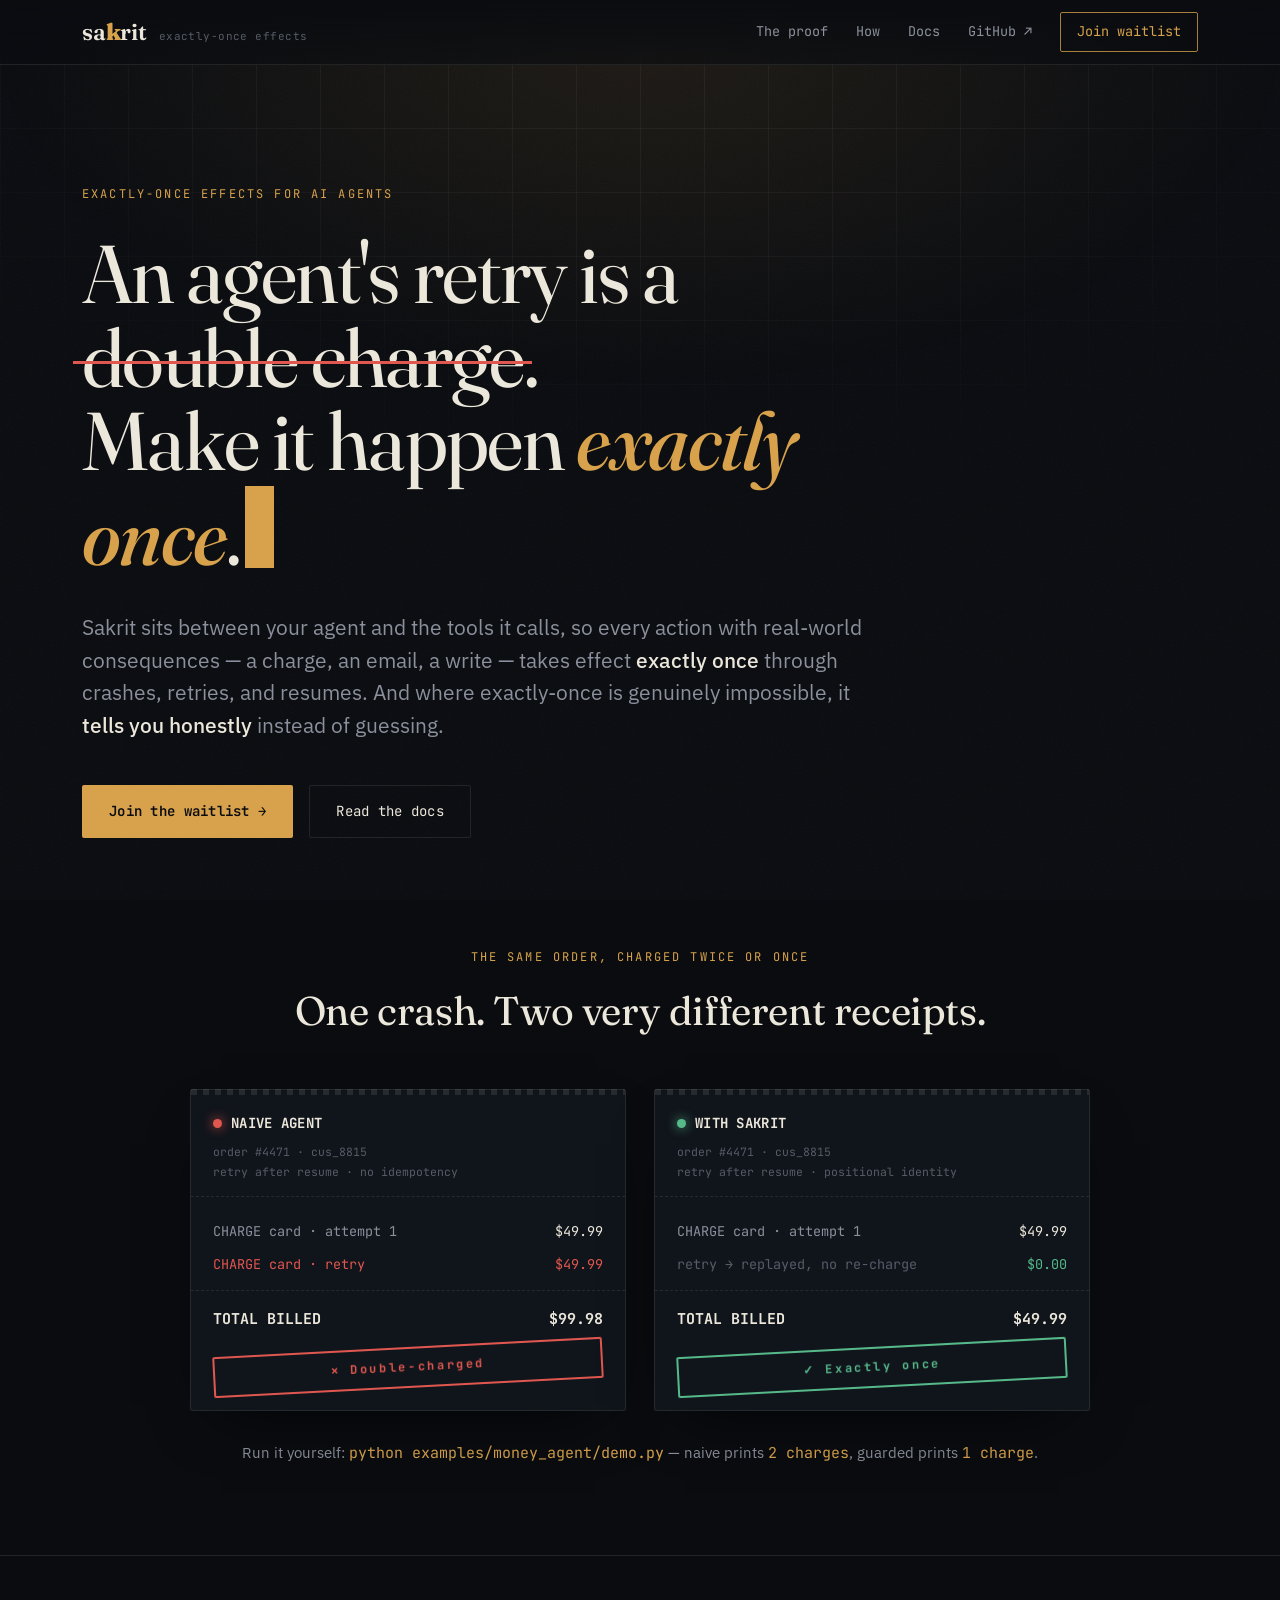
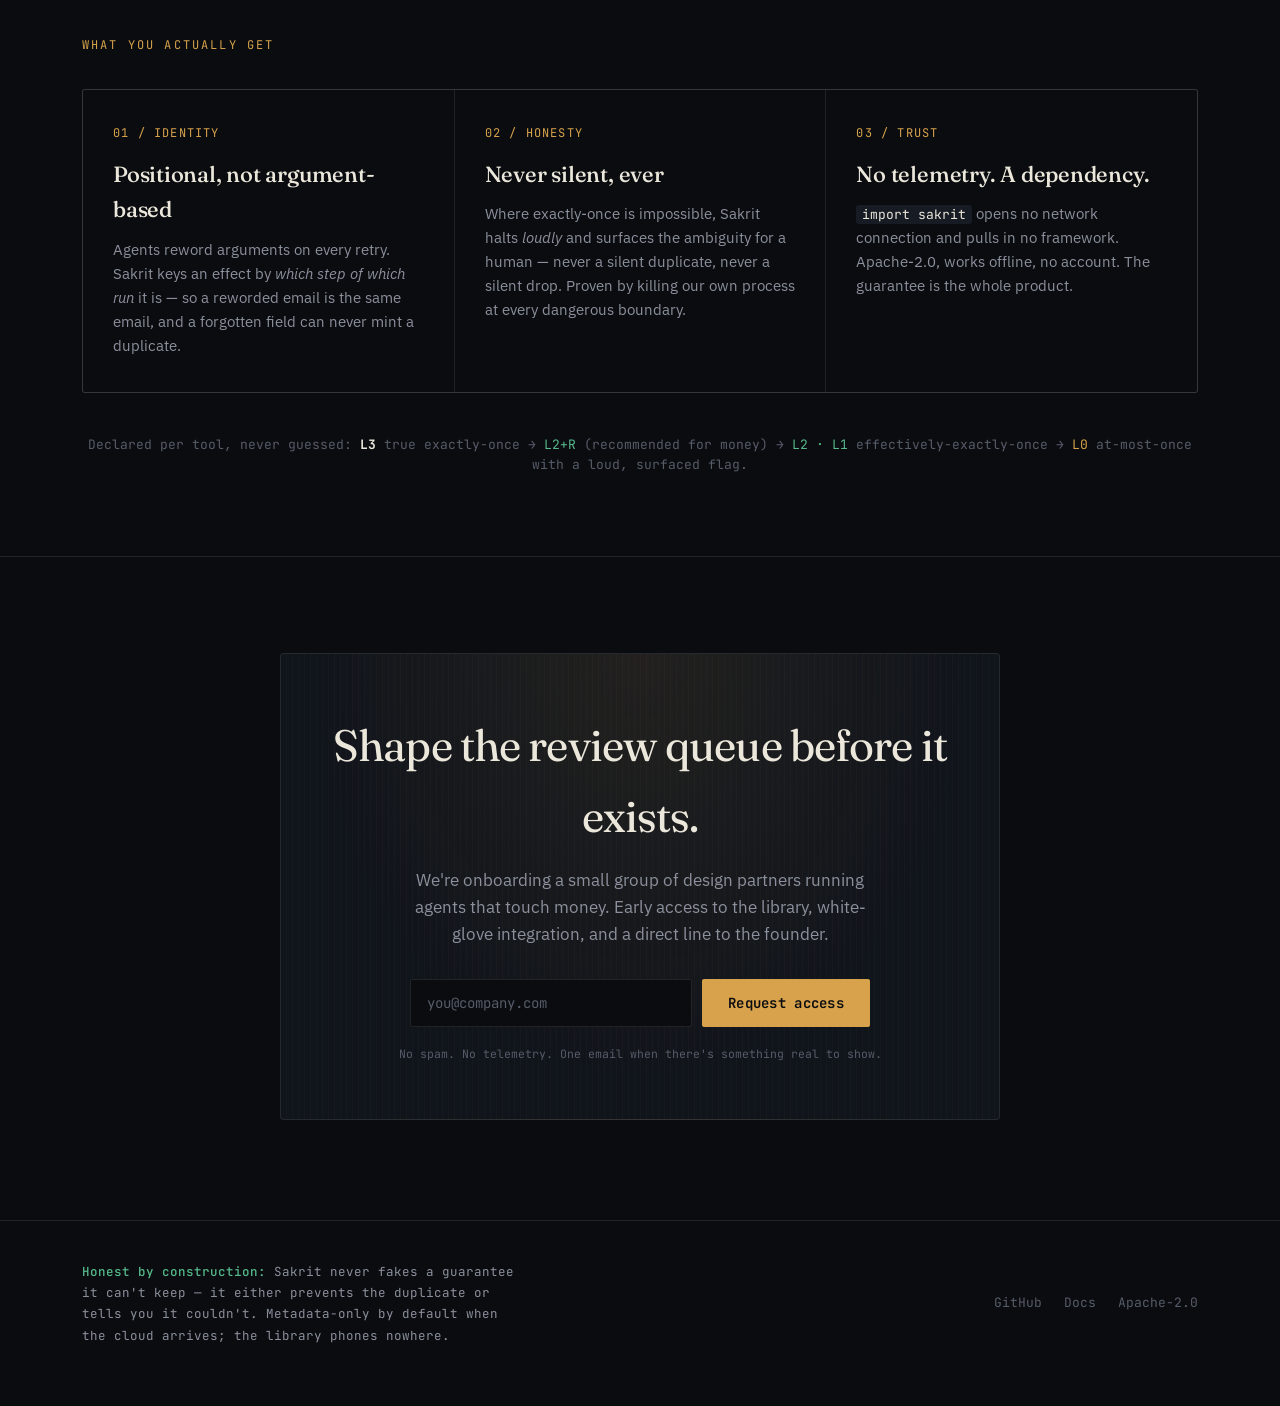
==== commit e931bc3a: "Merge pull request #1 from nagaraju-oruganti/stage2-phase0 Stage 2 · Phase 0 — engineering half (exi" ====
--- a/landing/index.html
+++ b/landing/index.html
@@ -11,9 +11,9 @@
 <meta property="og:description" content="An AI agent's retry is a double charge. Sakrit makes side-effecting tool calls take effect exactly once — and tells you honestly when it can't." />
 <meta property="og:type" content="website" />
 
-<!-- Self-hosted fonts (m20): no third-party request — a page that says "no telemetry" shouldn't
-     phone Google Fonts. Vendored latin-subset woff2 under ./fonts/. -->
-<link rel="stylesheet" href="./fonts.css" />
+<link rel="preconnect" href="https://fonts.googleapis.com" />
+<link rel="preconnect" href="https://fonts.gstatic.com" crossorigin />
+<link href="https://fonts.googleapis.com/css2?family=Fraunces:opsz,wght@9..144,400;9..144,500;9..144,600;9..144,900&family=IBM+Plex+Sans:wght@400;500;600&family=JetBrains+Mono:wght@400;500;700&display=swap" rel="stylesheet" />
 
 <style>
   :root {
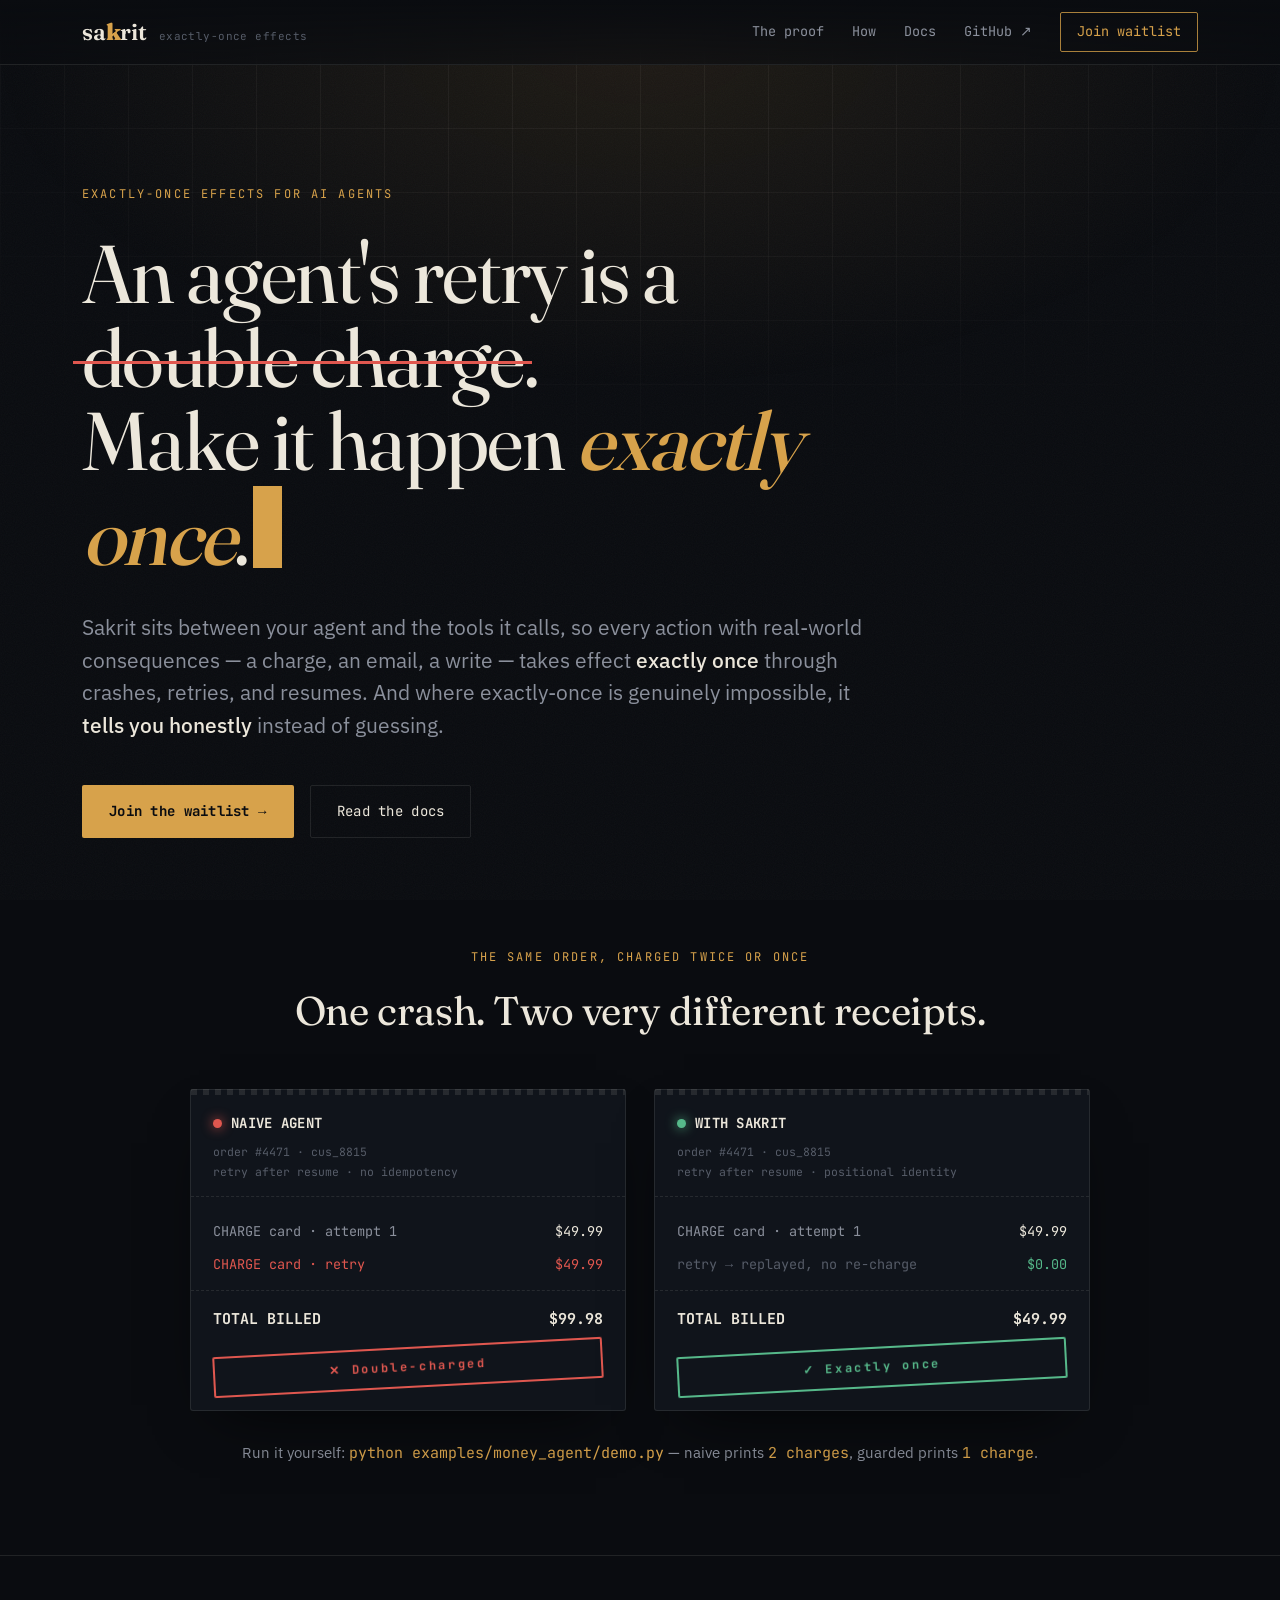
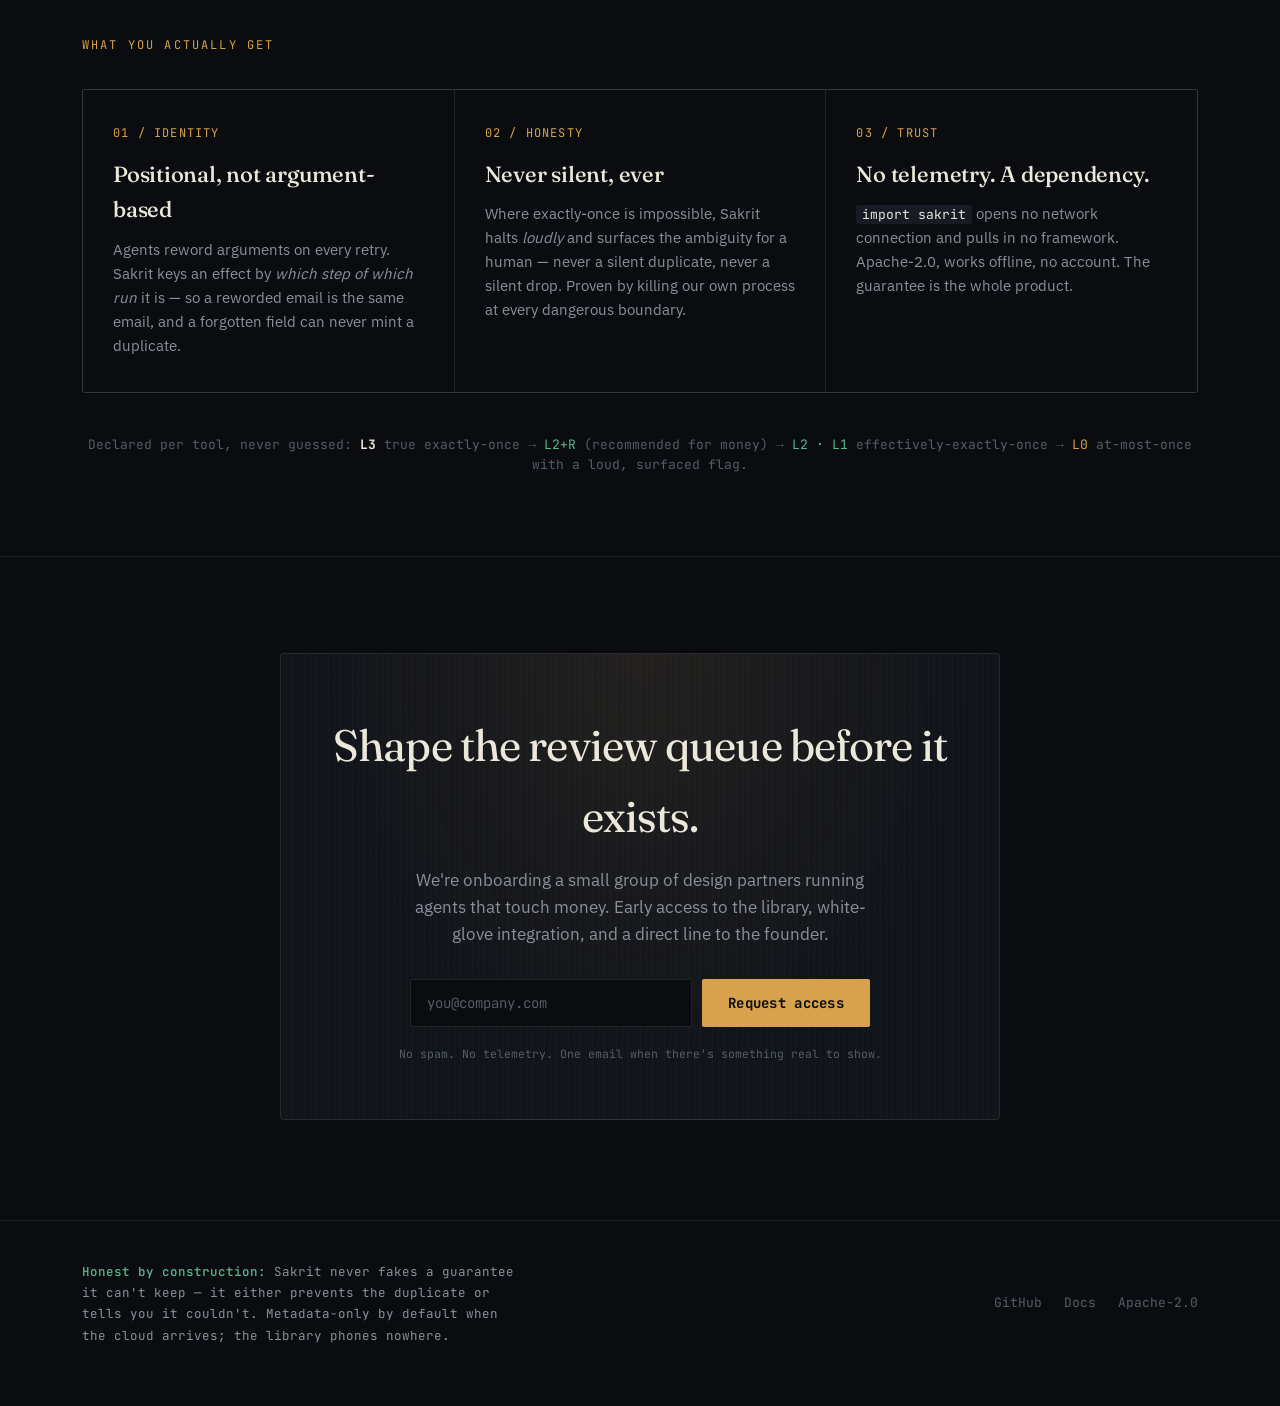
==== commit dc8df229: "Merge pull request #2 from nagaraju-oruganti/phase0-minors Phase 0 · items 2/6 + macOS matrix cost m" ====
--- a/landing/index.html
+++ b/landing/index.html
@@ -11,9 +11,9 @@
 <meta property="og:description" content="An AI agent's retry is a double charge. Sakrit makes side-effecting tool calls take effect exactly once — and tells you honestly when it can't." />
 <meta property="og:type" content="website" />
 
-<link rel="preconnect" href="https://fonts.googleapis.com" />
-<link rel="preconnect" href="https://fonts.gstatic.com" crossorigin />
-<link href="https://fonts.googleapis.com/css2?family=Fraunces:opsz,wght@9..144,400;9..144,500;9..144,600;9..144,900&family=IBM+Plex+Sans:wght@400;500;600&family=JetBrains+Mono:wght@400;500;700&display=swap" rel="stylesheet" />
+<!-- Self-hosted fonts (m20): no third-party request — a page that says "no telemetry" shouldn't
+     phone Google Fonts. Vendored latin-subset woff2 under ./fonts/. -->
+<link rel="stylesheet" href="./fonts.css" />
 
 <style>
   :root {
--- a/landing/fonts.css
+++ b/landing/fonts.css
@@ -0,0 +1,94 @@
+/* Self-hosted (m20): no third-party font request. Latin subset. */
+/* Fraunces 400 */
+@font-face {
+  font-family: 'Fraunces';
+  font-style: normal;
+  font-weight: 400;
+  font-display: swap;
+  src: url(./fonts/fraunces-400.woff2) format('woff2');
+  unicode-range: U+0000-00FF, U+0131, U+0152-0153, U+02BB-02BC, U+02C6, U+02DA, U+02DC, U+0304, U+0308, U+0329, U+2000-206F, U+20AC, U+2122, U+2191, U+2193, U+2212, U+2215, U+FEFF, U+FFFD;
+}
+/* Fraunces 500 */
+@font-face {
+  font-family: 'Fraunces';
+  font-style: normal;
+  font-weight: 500;
+  font-display: swap;
+  src: url(./fonts/fraunces-500.woff2) format('woff2');
+  unicode-range: U+0000-00FF, U+0131, U+0152-0153, U+02BB-02BC, U+02C6, U+02DA, U+02DC, U+0304, U+0308, U+0329, U+2000-206F, U+20AC, U+2122, U+2191, U+2193, U+2212, U+2215, U+FEFF, U+FFFD;
+}
+/* Fraunces 600 */
+@font-face {
+  font-family: 'Fraunces';
+  font-style: normal;
+  font-weight: 600;
+  font-display: swap;
+  src: url(./fonts/fraunces-600.woff2) format('woff2');
+  unicode-range: U+0000-00FF, U+0131, U+0152-0153, U+02BB-02BC, U+02C6, U+02DA, U+02DC, U+0304, U+0308, U+0329, U+2000-206F, U+20AC, U+2122, U+2191, U+2193, U+2212, U+2215, U+FEFF, U+FFFD;
+}
+/* Fraunces 900 */
+@font-face {
+  font-family: 'Fraunces';
+  font-style: normal;
+  font-weight: 900;
+  font-display: swap;
+  src: url(./fonts/fraunces-900.woff2) format('woff2');
+  unicode-range: U+0000-00FF, U+0131, U+0152-0153, U+02BB-02BC, U+02C6, U+02DA, U+02DC, U+0304, U+0308, U+0329, U+2000-206F, U+20AC, U+2122, U+2191, U+2193, U+2212, U+2215, U+FEFF, U+FFFD;
+}
+/* IBM Plex Sans 400 */
+@font-face {
+  font-family: 'IBM Plex Sans';
+  font-style: normal;
+  font-weight: 400;
+  font-stretch: 100%;
+  font-display: swap;
+  src: url(./fonts/ibm-plex-sans-400.woff2) format('woff2');
+  unicode-range: U+0000-00FF, U+0131, U+0152-0153, U+02BB-02BC, U+02C6, U+02DA, U+02DC, U+0304, U+0308, U+0329, U+2000-206F, U+20AC, U+2122, U+2191, U+2193, U+2212, U+2215, U+FEFF, U+FFFD;
+}
+/* IBM Plex Sans 500 */
+@font-face {
+  font-family: 'IBM Plex Sans';
+  font-style: normal;
+  font-weight: 500;
+  font-stretch: 100%;
+  font-display: swap;
+  src: url(./fonts/ibm-plex-sans-500.woff2) format('woff2');
+  unicode-range: U+0000-00FF, U+0131, U+0152-0153, U+02BB-02BC, U+02C6, U+02DA, U+02DC, U+0304, U+0308, U+0329, U+2000-206F, U+20AC, U+2122, U+2191, U+2193, U+2212, U+2215, U+FEFF, U+FFFD;
+}
+/* IBM Plex Sans 600 */
+@font-face {
+  font-family: 'IBM Plex Sans';
+  font-style: normal;
+  font-weight: 600;
+  font-stretch: 100%;
+  font-display: swap;
+  src: url(./fonts/ibm-plex-sans-600.woff2) format('woff2');
+  unicode-range: U+0000-00FF, U+0131, U+0152-0153, U+02BB-02BC, U+02C6, U+02DA, U+02DC, U+0304, U+0308, U+0329, U+2000-206F, U+20AC, U+2122, U+2191, U+2193, U+2212, U+2215, U+FEFF, U+FFFD;
+}
+/* JetBrains Mono 400 */
+@font-face {
+  font-family: 'JetBrains Mono';
+  font-style: normal;
+  font-weight: 400;
+  font-display: swap;
+  src: url(./fonts/jetbrains-mono-400.woff2) format('woff2');
+  unicode-range: U+0000-00FF, U+0131, U+0152-0153, U+02BB-02BC, U+02C6, U+02DA, U+02DC, U+0304, U+0308, U+0329, U+2000-206F, U+20AC, U+2122, U+2191, U+2193, U+2212, U+2215, U+FEFF, U+FFFD;
+}
+/* JetBrains Mono 500 */
+@font-face {
+  font-family: 'JetBrains Mono';
+  font-style: normal;
+  font-weight: 500;
+  font-display: swap;
+  src: url(./fonts/jetbrains-mono-500.woff2) format('woff2');
+  unicode-range: U+0000-00FF, U+0131, U+0152-0153, U+02BB-02BC, U+02C6, U+02DA, U+02DC, U+0304, U+0308, U+0329, U+2000-206F, U+20AC, U+2122, U+2191, U+2193, U+2212, U+2215, U+FEFF, U+FFFD;
+}
+/* JetBrains Mono 700 */
+@font-face {
+  font-family: 'JetBrains Mono';
+  font-style: normal;
+  font-weight: 700;
+  font-display: swap;
+  src: url(./fonts/jetbrains-mono-700.woff2) format('woff2');
+  unicode-range: U+0000-00FF, U+0131, U+0152-0153, U+02BB-02BC, U+02C6, U+02DA, U+02DC, U+0304, U+0308, U+0329, U+2000-206F, U+20AC, U+2122, U+2191, U+2193, U+2212, U+2215, U+FEFF, U+FFFD;
+}
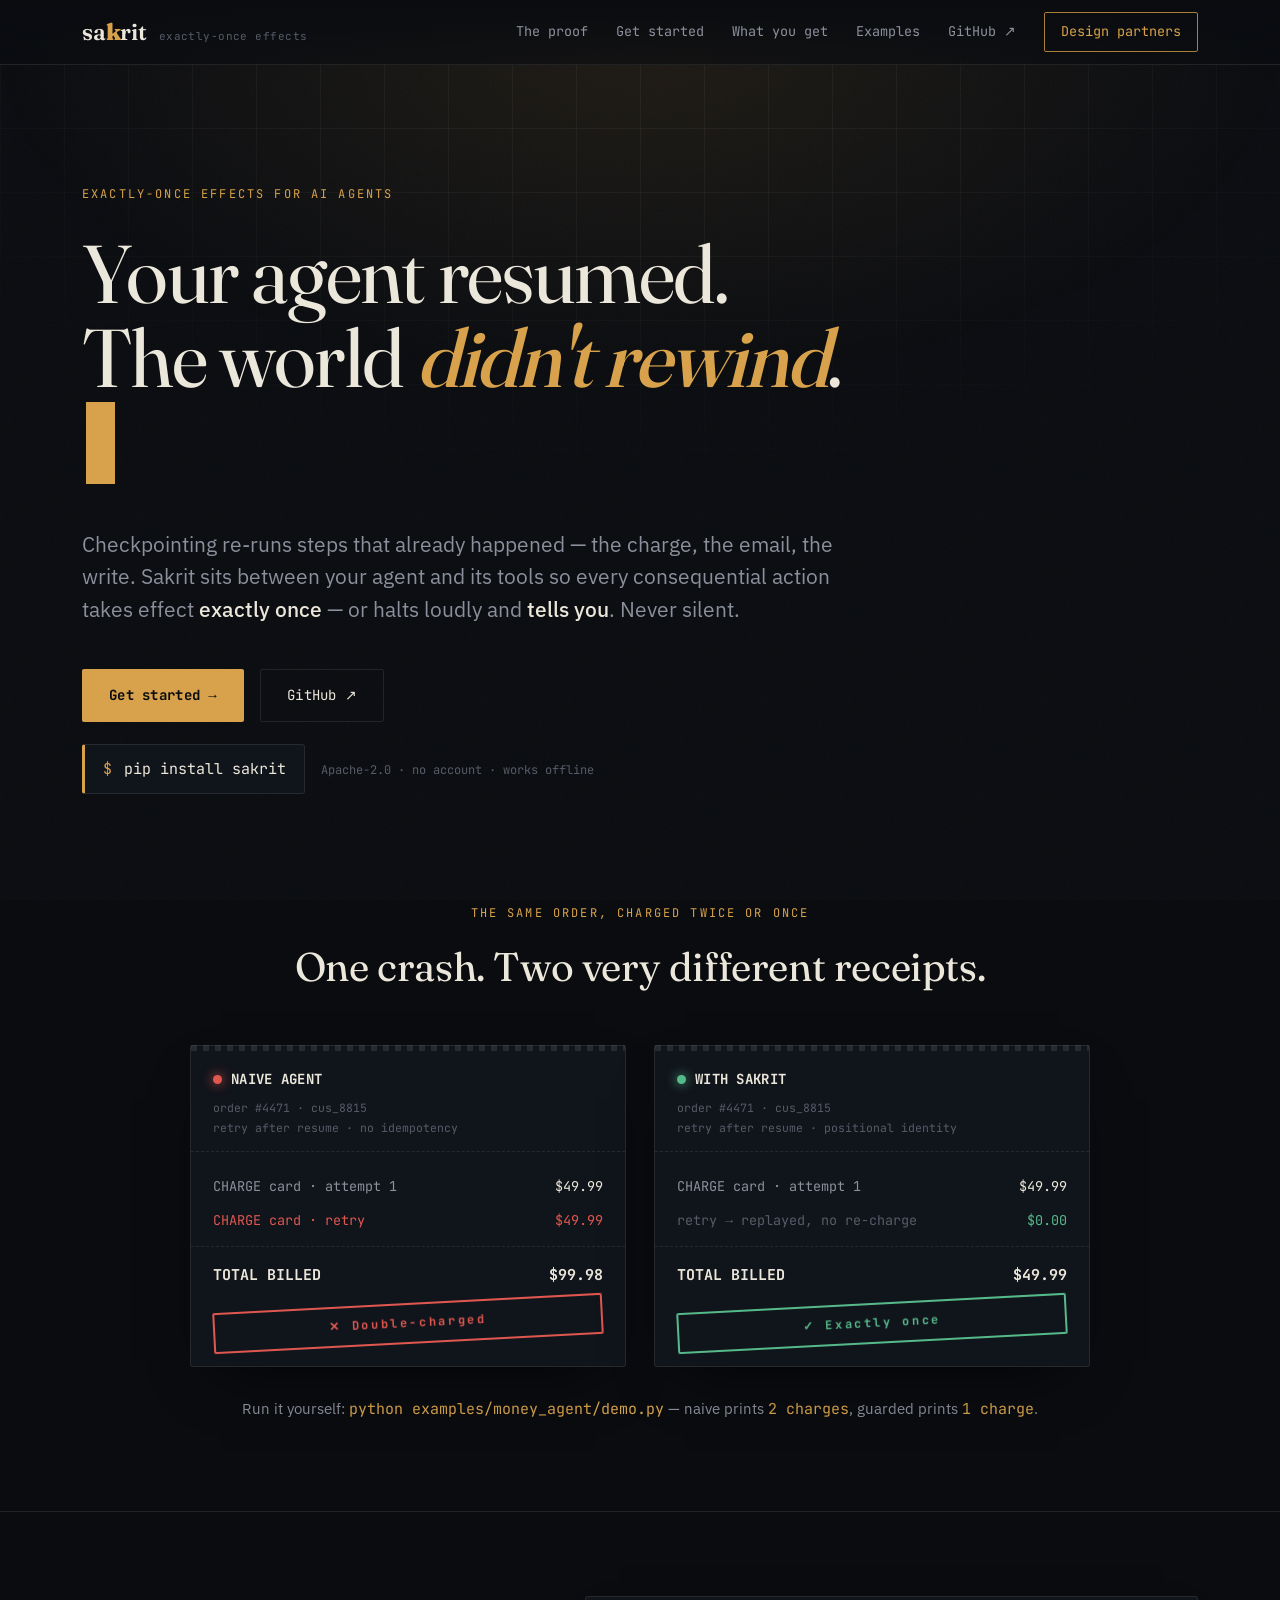
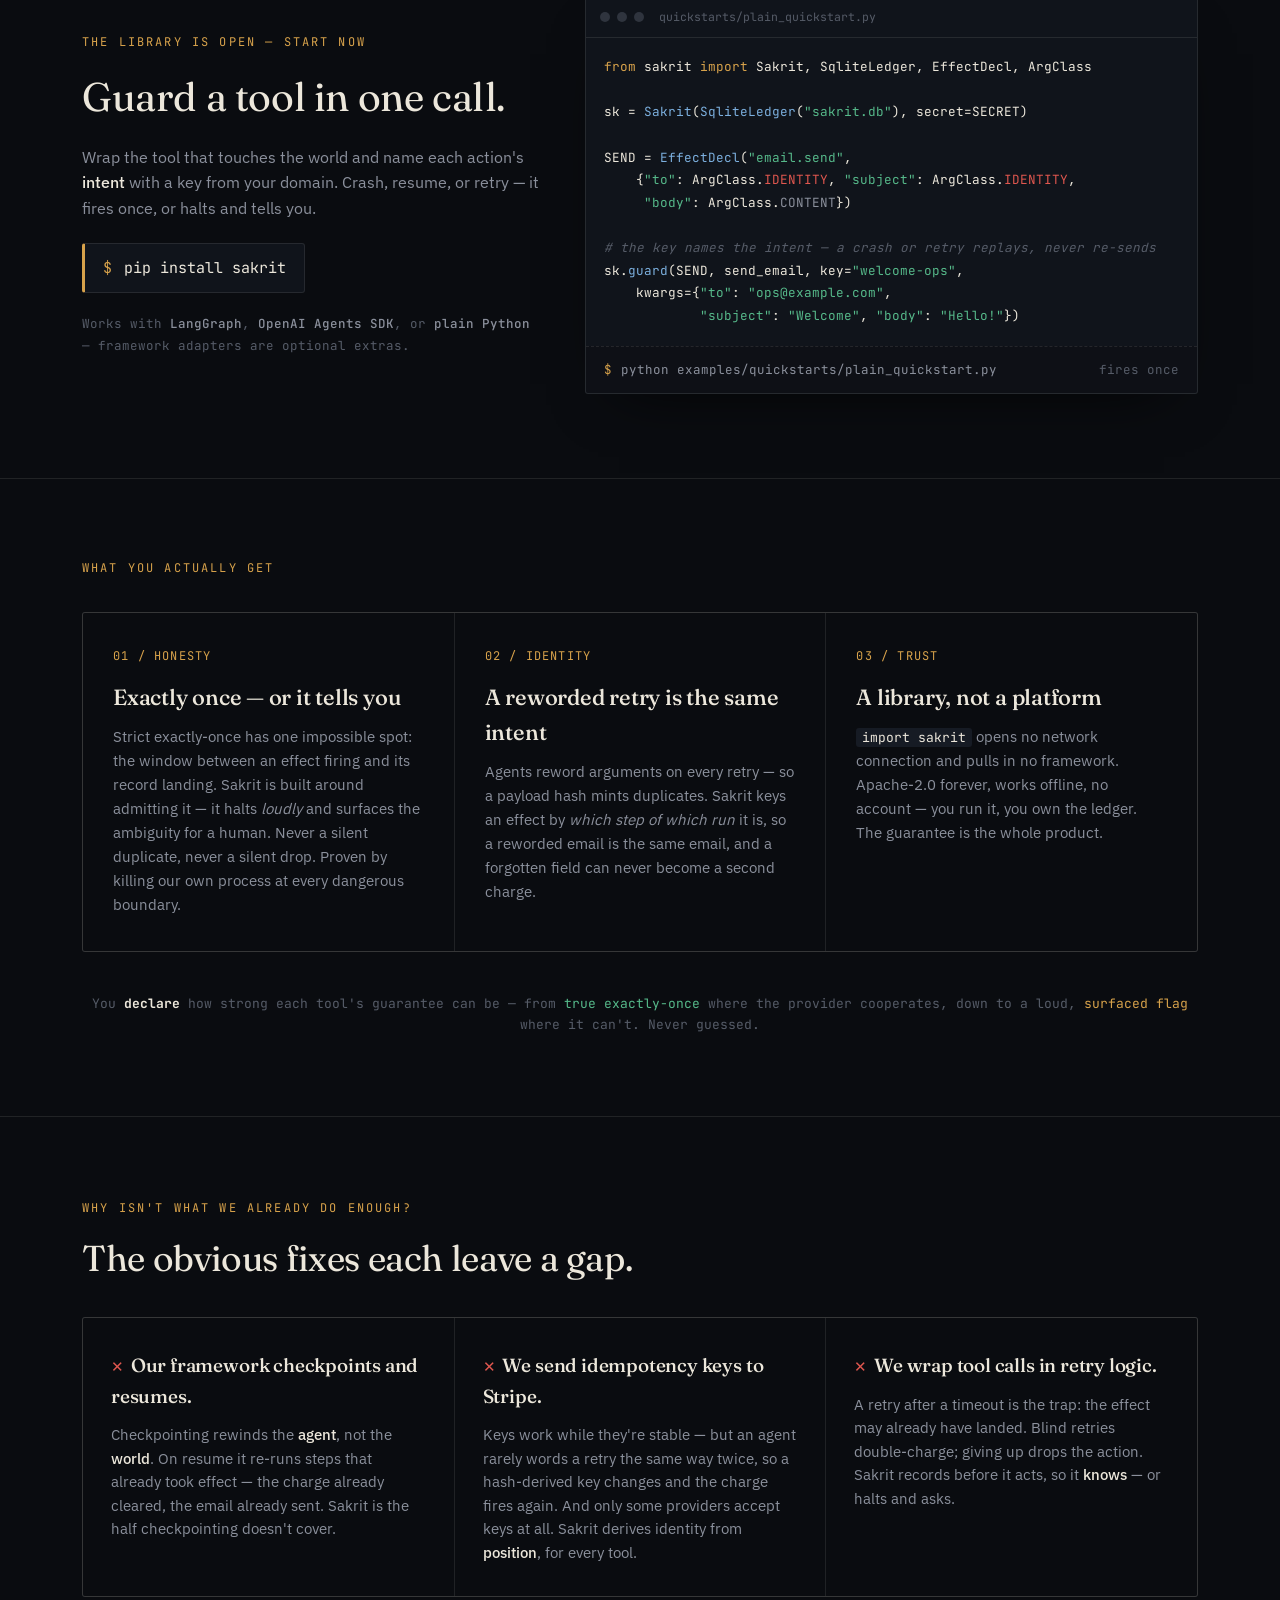
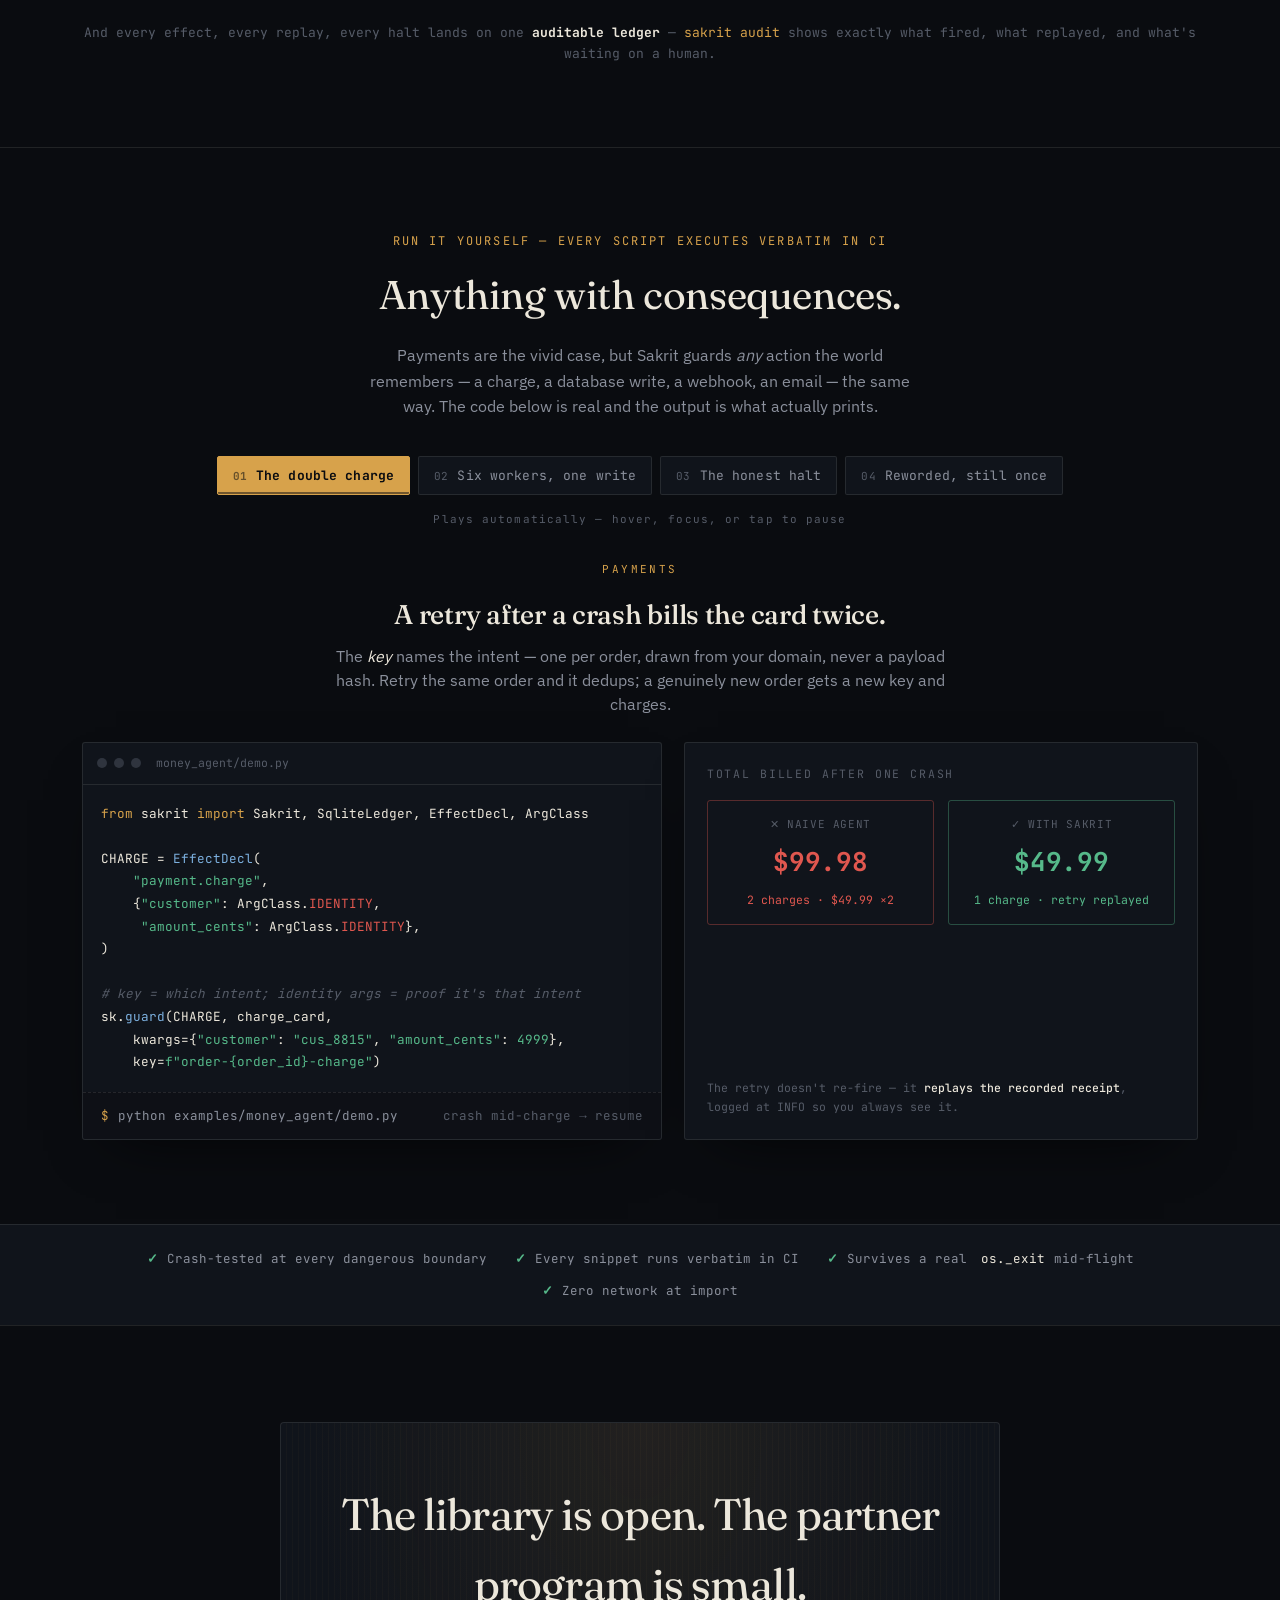
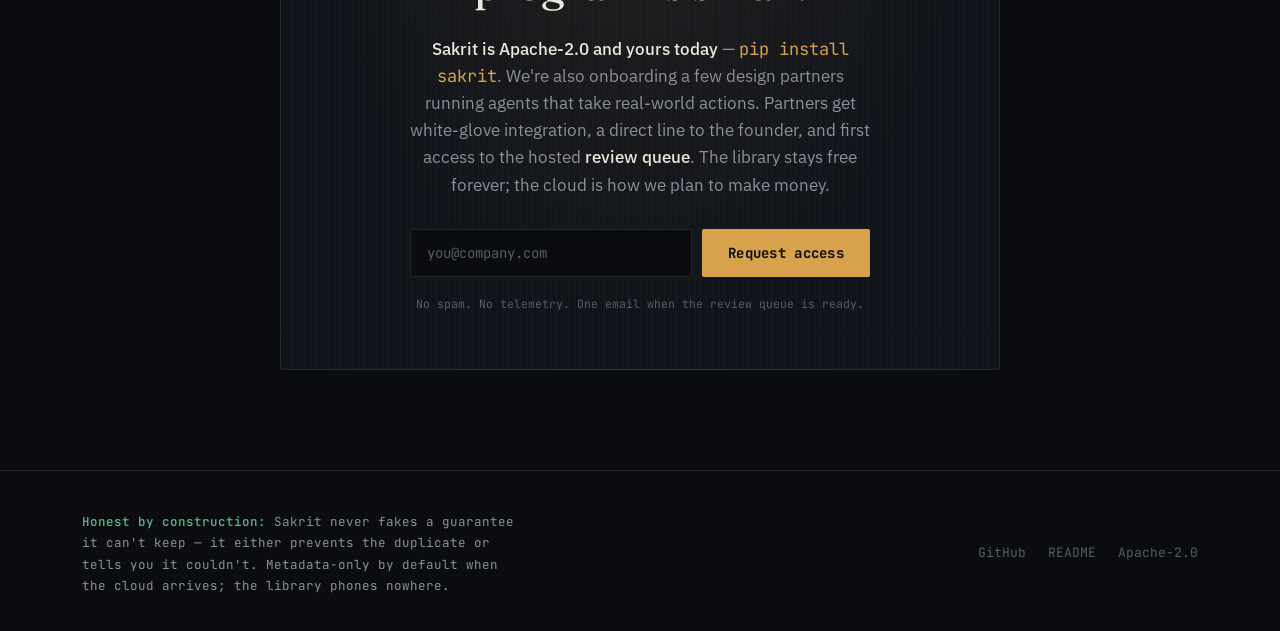
==== commit 3035a5ef: "feat(landing): reposition around the checkpointing gap Three-round review/implement loop (report in " ====
--- a/landing/index.html
+++ b/landing/index.html
@@ -4,11 +4,11 @@
 <meta charset="UTF-8" />
 <meta name="viewport" content="width=device-width, initial-scale=1.0" />
 <title>Sakrit — exactly-once effects for AI agents</title>
-<meta name="description" content="An AI agent's retry is a double charge. Sakrit makes side-effecting tool calls take effect exactly once — through crashes, retries, and resumes — and tells you honestly when exactly-once is impossible." />
+<meta name="description" content="Checkpointing rewinds your agent — not the world. Sakrit makes every consequential tool call take effect exactly once — or halts loudly and tells you." />
 
 <!-- Social -->
-<meta property="og:title" content="Sakrit — exactly-once effects for AI agents" />
-<meta property="og:description" content="An AI agent's retry is a double charge. Sakrit makes side-effecting tool calls take effect exactly once — and tells you honestly when it can't." />
+<meta property="og:title" content="Your agent resumed. The world didn't rewind. — Sakrit" />
+<meta property="og:description" content="Checkpointing re-runs steps that already happened. Sakrit makes every consequential tool call take effect exactly once — or halts loudly and tells you. Never silent." />
 <meta property="og:type" content="website" />
 
 <!-- Self-hosted fonts (m20): no third-party request — a page that says "no telemetry" shouldn't
@@ -101,7 +101,14 @@
     padding: 8px 16px; border-radius: 2px; transition: all .2s;
   }
   .nav-cta:hover { background: var(--gold); color: var(--ink) !important; }
-  @media (max-width: 680px) { .nav-links a:not(.nav-cta) { display: none; } }
+  /* Mobile nav: the one surviving action must match the page's PRIMARY funnel (self-serve
+     "Get started"), not the secondary sales path — so the CTAs swap below 680px. */
+  .nav-cta-m { display: none; }
+  @media (max-width: 680px) {
+    .nav-links a:not(.nav-cta) { display: none; }
+    .nav-cta-d { display: none; }
+    .nav-cta-m { display: inline-block; }
+  }
 
   /* ---------- hero ---------- */
   header { padding: 120px 0 70px; }
@@ -218,6 +225,206 @@
   .ladder b { color: var(--cream); }
   .ladder .g { color: var(--green); } .ladder .a { color: var(--gold); }
 
+  /* ---------- examples gallery ---------- */
+  .examples { padding: 84px 0; border-top: 1px solid var(--line); }
+  .ex-head { text-align: center; margin-bottom: 36px; }
+  .ex-head h2 {
+    font-family: var(--serif); font-weight: 400; font-size: clamp(26px, 3.6vw, 40px);
+    letter-spacing: -0.01em; margin-top: 12px;
+  }
+  .ex-head p { color: var(--muted); max-width: 56ch; margin: 16px auto 0; font-size: 16px; }
+
+  /* segmented control */
+  .ex-tabs {
+    display: flex; flex-wrap: wrap; gap: 8px; justify-content: center; margin-bottom: 30px;
+  }
+  .ex-tab {
+    position: relative; overflow: hidden;
+    font-family: var(--mono); font-size: 13px; letter-spacing: 0.01em; color: var(--muted);
+    background: var(--ink-2); border: 1px solid var(--line); padding: 10px 15px; border-radius: 2px;
+    cursor: pointer; transition: color .2s, border-color .2s, background .2s;
+    display: inline-flex; align-items: baseline; gap: 9px;
+  }
+  .ex-tab .k { font-size: 11px; color: var(--faint); transition: color .2s; }
+  .ex-tab:hover { border-color: var(--gold-dim); color: var(--cream); }
+  .ex-tab[aria-selected="true"] {
+    color: var(--ink); background: var(--gold); border-color: var(--gold); font-weight: 600;
+  }
+  .ex-tab[aria-selected="true"] .k { color: rgba(10,12,16,0.55); }
+  .ex-tab:focus-visible { outline: 2px solid var(--gold); outline-offset: 2px; }
+
+  /* auto-advance progress bar — fills over the dwell on the active tab, then advances.
+     Reads as "this will move" so an auto-cycling gallery never looks frozen or broken. */
+  .ex-prog {
+    position: absolute; left: 0; bottom: 0; height: 2px; width: 0;
+    background: rgba(10,12,16,0.5); pointer-events: none;
+  }
+  .ex-tab.playing .ex-prog { animation: exFill var(--ex-dwell, 6s) linear forwards; }
+  .ex-tabs.paused .ex-tab.playing .ex-prog { animation-play-state: paused; }
+  @keyframes exFill { from { width: 0; } to { width: 100%; } }
+  @media (prefers-reduced-motion: reduce) { .ex-prog { display: none; } }
+
+  /* panels */
+  .ex-panel { display: none; }
+  .ex-panel.on { display: block; animation: fadeIn .4s forwards; }
+  .ex-grid { display: grid; grid-template-columns: 1.06fr 0.94fr; gap: 22px; align-items: stretch; }
+  @media (max-width: 860px) { .ex-grid { grid-template-columns: 1fr; } }
+  .ex-lede { text-align: center; max-width: 62ch; margin: 0 auto 26px; }
+  .ex-badge {
+    display: inline-block; margin-bottom: 14px;
+    font-family: var(--mono); font-size: 11px; letter-spacing: 0.22em; text-transform: uppercase;
+    color: var(--gold);
+  }
+  .ex-lede .ex-title {
+    font-family: var(--serif); font-weight: 500; font-size: clamp(21px, 2.6vw, 27px);
+    letter-spacing: -0.01em; margin-bottom: 8px;
+  }
+  .ex-lede .ex-desc { color: var(--muted); font-size: 15.5px; line-height: 1.55; }
+  .ex-lede .ex-desc em { color: var(--cream); font-style: italic; }
+
+  /* code card */
+  .code {
+    background: var(--ink-2); border: 1px solid var(--line); border-radius: 3px; overflow: hidden;
+    display: flex; flex-direction: column; box-shadow: 0 24px 60px -34px rgba(0,0,0,0.9);
+  }
+  .code .bar { display: flex; align-items: center; gap: 7px; padding: 11px 14px; border-bottom: 1px solid var(--line); }
+  .code .bar .d { width: 10px; height: 10px; border-radius: 50%; background: var(--faint); opacity: .45; }
+  .code .bar .fn { font-family: var(--mono); font-size: 11.5px; color: var(--faint); margin-left: 8px; }
+  .code pre {
+    margin: 0; padding: 18px; overflow-x: auto; font-family: var(--mono);
+    font-size: 12.7px; line-height: 1.78; color: var(--cream); flex: 1;
+  }
+  .code .cmt { color: var(--faint); font-style: italic; }
+  .code .kw  { color: var(--gold); }
+  .code .st  { color: var(--green); }
+  .code .fnn { color: #7cb0df; }
+  .code .idc { color: var(--red); }
+  .code .con { color: var(--muted); }
+  .run {
+    font-family: var(--mono); font-size: 12.5px; color: var(--muted);
+    padding: 13px 18px; border-top: 1px dashed var(--line);
+    display: flex; align-items: center; gap: 9px; background: rgba(10,12,16,0.4);
+  }
+  .run .p { color: var(--gold); }
+  .run .out { color: var(--faint); margin-left: auto; }
+
+  /* outcome card */
+  .outcome {
+    background: var(--ink-2); border: 1px solid var(--line); border-radius: 3px; padding: 22px;
+    display: flex; flex-direction: column; gap: 16px; box-shadow: 0 24px 60px -34px rgba(0,0,0,0.9);
+  }
+  .out-cap { font-family: var(--mono); font-size: 11.5px; letter-spacing: 0.16em; text-transform: uppercase; color: var(--faint); }
+
+  /* money split */
+  .out-split { display: grid; grid-template-columns: 1fr 1fr; gap: 14px; }
+  .mini {
+    border: 1px solid var(--line); border-radius: 3px; padding: 15px; text-align: center;
+    display: flex; flex-direction: column; gap: 8px;
+  }
+  .mini .who { font-family: var(--mono); font-size: 11px; letter-spacing: 0.06em; color: var(--faint); }
+  .mini .big { font-family: var(--mono); font-weight: 700; font-size: 26px; letter-spacing: -0.01em; }
+  .mini .lil { font-family: var(--mono); font-size: 11.5px; }
+  .mini.bad  { border-color: rgba(224,87,79,0.35); }
+  .mini.bad .big, .mini.bad .lil { color: var(--red); }
+  .mini.good { border-color: rgba(86,185,138,0.35); }
+  .mini.good .big, .mini.good .lil { color: var(--green); }
+
+  /* worker chips */
+  .workers { display: grid; grid-template-columns: repeat(6, 1fr); gap: 8px; }
+  @media (max-width: 420px) { .workers { grid-template-columns: repeat(3, 1fr); } }
+  .chip {
+    border: 1px solid var(--line); border-radius: 3px; padding: 12px 4px; text-align: center;
+    font-family: var(--mono); font-size: 10.5px; color: var(--faint);
+    display: flex; flex-direction: column; align-items: center; gap: 7px;
+  }
+  .chip .st { font-size: 9px; letter-spacing: 0.08em; text-transform: uppercase; }
+  .chip .bar { width: 100%; height: 3px; border-radius: 2px; background: var(--faint); opacity: .4; }
+  .chip.fire { border-color: rgba(215,162,75,0.5); color: var(--gold); }
+  .chip.fire .st { color: var(--gold); }
+  .chip.fire .bar { background: var(--gold); opacity: 1; box-shadow: 0 0 10px var(--gold); }
+  .chip.rep .st { color: var(--green); }
+  .chip.rep .bar { background: var(--green); opacity: .7; }
+
+  /* ledger line (ambiguity) */
+  .ledger-line {
+    font-family: var(--mono); font-size: 12.5px; border: 1px solid var(--line);
+    border-left: 3px solid var(--gold); border-radius: 3px; padding: 14px 16px;
+    color: var(--muted); line-height: 1.7;
+  }
+  .ledger-line .st-amb { color: var(--gold); font-weight: 700; letter-spacing: 0.06em; }
+  .ledger-line .k { color: var(--cream); }
+  .honest {
+    font-family: var(--mono); font-size: 12px; color: var(--muted); line-height: 1.7;
+    display: flex; gap: 10px;
+  }
+  .honest .never { color: var(--green); }
+
+  /* terminal output */
+  .term {
+    font-family: var(--mono); font-size: 12.5px; line-height: 1.85; color: var(--cream);
+    background: var(--ink); border: 1px solid var(--line); border-radius: 3px; padding: 16px 18px;
+  }
+  .term .ok { color: var(--green); }
+  .term .mut { color: var(--faint); }
+
+  .out-note { font-family: var(--mono); font-size: 11.5px; color: var(--faint); line-height: 1.7; margin-top: auto; }
+  .out-note b { color: var(--cream); font-weight: 500; }
+
+  /* hero install chip */
+  .install-row { margin-top: 22px; opacity: 0; animation: rise .9s .8s forwards; }
+  .install {
+    display: inline-flex; align-items: center; gap: 12px; font-family: var(--mono); font-size: 15px;
+    color: var(--cream); background: var(--ink-2); border: 1px solid var(--line);
+    border-left: 3px solid var(--gold); border-radius: 3px; padding: 12px 18px;
+  }
+  .install .pmt { color: var(--gold); }
+  .install-hint { font-family: var(--mono); font-size: 12px; color: var(--faint); margin-left: 12px; }
+
+  /* ---------- get started ---------- */
+  .start { padding: 84px 0; border-top: 1px solid var(--line); }
+  .start-grid { display: grid; grid-template-columns: 0.86fr 1.14fr; gap: 40px; align-items: center; }
+  @media (max-width: 820px) { .start-grid { grid-template-columns: 1fr; } }
+  .start h2 {
+    font-family: var(--serif); font-weight: 400; font-size: clamp(26px, 3.6vw, 40px);
+    letter-spacing: -0.01em; margin: 12px 0 16px;
+  }
+  .start p { color: var(--muted); font-size: 16px; margin-bottom: 22px; line-height: 1.6; }
+  .start p b { color: var(--cream); font-weight: 500; }
+  .frameworks { font-family: var(--mono); font-size: 12.5px; color: var(--faint); margin-top: 20px; line-height: 1.7; }
+  .frameworks b { color: var(--muted); font-weight: 500; }
+
+  /* ---------- objections ---------- */
+  .objections { padding: 82px 0; border-top: 1px solid var(--line); }
+  .obj-grid {
+    display: grid; grid-template-columns: repeat(3, 1fr); gap: 1px; background: var(--line);
+    border: 1px solid var(--line); border-radius: 3px; overflow: hidden; margin-top: 30px;
+  }
+  @media (max-width: 760px) { .obj-grid { grid-template-columns: 1fr; } }
+  .obj { background: var(--ink); padding: 32px 28px; transition: background .3s; }
+  .obj:hover { background: var(--ink-2); }
+  .obj .q {
+    font-family: var(--serif); font-weight: 500; font-size: 19px; color: var(--cream);
+    letter-spacing: -0.01em; margin-bottom: 12px;
+  }
+  .obj .q .x { color: var(--red); font-family: var(--mono); font-size: 15px; margin-right: 7px; }
+  .obj .a { color: var(--muted); font-size: 14.5px; line-height: 1.62; }
+  .obj .a b { color: var(--cream); font-weight: 500; }
+
+  /* ---------- evidence strip ---------- */
+  .evidence { border-top: 1px solid var(--line); background: var(--ink-2); }
+  .ev-inner {
+    display: flex; flex-wrap: wrap; justify-content: center; gap: 12px 28px; padding: 24px 0;
+    font-family: var(--mono); font-size: 12.5px; color: var(--muted);
+  }
+  .ev-inner .it { display: inline-flex; align-items: center; gap: 9px; }
+  .ev-inner .it::before { content: "✓"; color: var(--green); font-weight: 700; }
+
+  /* examples auto-play caption */
+  .ex-cap {
+    text-align: center; font-family: var(--mono); font-size: 11px; letter-spacing: 0.1em;
+    color: var(--faint); margin: -14px 0 26px;
+  }
+
   /* ---------- waitlist ---------- */
   .waitlist { padding: 96px 0 100px; border-top: 1px solid var(--line); }
   .wl-card {
@@ -285,11 +492,12 @@
     </div>
     <div class="nav-links">
       <a href="#proof">The proof</a>
-      <a href="#how">How</a>
-      <!-- TODO(founder): point at the live docs site + repo before launch -->
-      <a href="https://github.com/nagaraju-oruganti/sakrit">Docs</a>
-      <a href="https://github.com/nagaraju-oruganti/sakrit">GitHub ↗</a>
-      <a href="#waitlist" class="nav-cta">Join waitlist</a>
+      <a href="#start">Get started</a>
+      <a href="#how">What you get</a>
+      <a href="#examples">Examples</a>
+      <a href="https://github.com/sakrit-hq/sakrit">GitHub ↗</a>
+      <a href="#start" class="nav-cta nav-cta-m">Get started</a>
+      <a href="#waitlist" class="nav-cta nav-cta-d">Design partners</a>
     </div>
   </div>
 </nav>
@@ -298,18 +506,21 @@
   <div class="wrap">
     <div class="hero-tag tag">Exactly-once effects for AI agents</div>
     <h1>
-      <span class="l l1">An agent's retry is a <span class="strike">double charge</span>.</span>
-      <span class="l l2">Make it happen <span class="em">exactly once</span>.<span class="caret"></span></span>
+      <span class="l l1">Your agent resumed.</span>
+      <span class="l l2">The world <span class="em">didn't rewind</span>.<span class="caret"></span></span>
     </h1>
     <p class="lede">
-      Sakrit sits between your agent and the tools it calls, so every action with real-world
-      consequences — a charge, an email, a write — takes effect <b>exactly once</b> through crashes,
-      retries, and resumes. And where exactly-once is genuinely impossible, it <b>tells you honestly</b>
-      instead of guessing.
+      Checkpointing re-runs steps that already happened — the charge, the email, the write. Sakrit
+      sits between your agent and its tools so every consequential action takes effect
+      <b>exactly once</b> — or halts loudly and <b>tells you</b>. Never silent.
     </p>
     <div class="cta-row">
-      <a href="#waitlist" class="btn btn-primary">Join the waitlist →</a>
-      <a href="https://github.com/nagaraju-oruganti/sakrit" class="btn btn-ghost">Read the docs</a>
+      <a href="#start" class="btn btn-primary">Get started →</a>
+      <a href="https://github.com/sakrit-hq/sakrit" class="btn btn-ghost">GitHub ↗</a>
+    </div>
+    <div class="install-row">
+      <span class="install"><span class="pmt">$</span> pip install sakrit</span>
+      <span class="install-hint hint">Apache-2.0 · no account · works offline</span>
     </div>
   </div>
 </header>
@@ -355,6 +566,38 @@
   </div>
 </section>
 
+<section class="start" id="start">
+  <div class="wrap start-grid">
+    <div>
+      <div class="tag">The library is open — start now</div>
+      <h2>Guard a tool in one call.</h2>
+      <p>Wrap the tool that touches the world and name each action's <b>intent</b> with a key from
+        your domain. Crash, resume, or retry — it fires once, or halts and tells you.</p>
+      <div class="install-row" style="animation:none;opacity:1;margin-top:0">
+        <span class="install"><span class="pmt">$</span> pip install sakrit</span>
+      </div>
+      <div class="frameworks">Works with <b>LangGraph</b>, <b>OpenAI Agents SDK</b>, or
+        <b>plain Python</b> — framework adapters are optional extras.</div>
+    </div>
+    <div class="code">
+      <div class="bar"><span class="d"></span><span class="d"></span><span class="d"></span><span class="fn">quickstarts/plain_quickstart.py</span></div>
+<pre><span class="kw">from</span> sakrit <span class="kw">import</span> Sakrit, SqliteLedger, EffectDecl, ArgClass
+
+sk = <span class="fnn">Sakrit</span>(<span class="fnn">SqliteLedger</span>(<span class="st">"sakrit.db"</span>), secret=SECRET)
+
+SEND = <span class="fnn">EffectDecl</span>(<span class="st">"email.send"</span>,
+    {<span class="st">"to"</span>: ArgClass.<span class="idc">IDENTITY</span>, <span class="st">"subject"</span>: ArgClass.<span class="idc">IDENTITY</span>,
+     <span class="st">"body"</span>: ArgClass.<span class="con">CONTENT</span>})
+
+<span class="cmt"># the key names the intent — a crash or retry replays, never re-sends</span>
+sk.<span class="fnn">guard</span>(SEND, send_email, key=<span class="st">"welcome-ops"</span>,
+    kwargs={<span class="st">"to"</span>: <span class="st">"ops@example.com"</span>,
+            <span class="st">"subject"</span>: <span class="st">"Welcome"</span>, <span class="st">"body"</span>: <span class="st">"Hello!"</span>})</pre>
+      <div class="run"><span class="p">$</span> python examples/quickstarts/plain_quickstart.py<span class="out">fires once</span></div>
+    </div>
+  </div>
+</section>
+
 <section class="pillars" id="how">
   <div class="wrap">
     <div class="proof-head" style="text-align:left; margin-bottom: 34px;">
@@ -362,40 +605,272 @@
     </div>
     <div class="p-grid">
       <div class="pillar">
-        <div class="n">01 / IDENTITY</div>
-        <h3>Positional, not argument-based</h3>
-        <p>Agents reword arguments on every retry. Sakrit keys an effect by <em>which step of which
-          run</em> it is — so a reworded email is the same email, and a forgotten field can never mint
-          a duplicate.</p>
+        <div class="n">01 / HONESTY</div>
+        <h3>Exactly once — or it tells you</h3>
+        <p>Strict exactly-once has one impossible spot: the window between an effect firing and its
+          record landing. Sakrit is built around admitting it — it halts <em>loudly</em> and
+          surfaces the ambiguity for a human. Never a silent duplicate, never a silent drop. Proven
+          by killing our own process at every dangerous boundary.</p>
       </div>
       <div class="pillar">
-        <div class="n">02 / HONESTY</div>
-        <h3>Never silent, ever</h3>
-        <p>Where exactly-once is impossible, Sakrit halts <em>loudly</em> and surfaces the ambiguity
-          for a human — never a silent duplicate, never a silent drop. Proven by killing our own
-          process at every dangerous boundary.</p>
+        <div class="n">02 / IDENTITY</div>
+        <h3>A reworded retry is the same intent</h3>
+        <p>Agents reword arguments on every retry — so a payload hash mints duplicates. Sakrit keys
+          an effect by <em>which step of which run</em> it is, so a reworded email is the same email,
+          and a forgotten field can never become a second charge.</p>
       </div>
       <div class="pillar">
         <div class="n">03 / TRUST</div>
-        <h3>No telemetry. A dependency.</h3>
-        <p><code>import sakrit</code> opens no network connection and pulls in no framework. Apache-2.0,
-          works offline, no account. The guarantee is the whole product.</p>
+        <h3>A library, not a platform</h3>
+        <p><code>import sakrit</code> opens no network connection and pulls in no framework.
+          Apache-2.0 forever, works offline, no account — you run it, you own the ledger. The
+          guarantee is the whole product.</p>
       </div>
     </div>
     <p class="ladder">
-      Declared per tool, never guessed: <b>L3</b> true exactly-once →
-      <span class="g">L2+R</span> (recommended for money) → <span class="g">L2 · L1</span>
-      effectively-exactly-once → <span class="a">L0</span> at-most-once with a loud, surfaced flag.
+      You <b>declare</b> how strong each tool's guarantee can be — from
+      <span class="g">true exactly-once</span> where the provider cooperates, down to a loud,
+      <span class="a">surfaced flag</span> where it can't. Never guessed.
     </p>
   </div>
 </section>
 
+<section class="objections">
+  <div class="wrap">
+    <div class="proof-head" style="text-align:left; margin-bottom: 6px;">
+      <div class="tag">Why isn't what we already do enough?</div>
+      <h2 style="font-family:var(--serif);font-weight:400;font-size:clamp(24px,3.4vw,36px);letter-spacing:-0.01em;margin-top:12px">The obvious fixes each leave a gap.</h2>
+    </div>
+    <div class="obj-grid">
+      <div class="obj">
+        <div class="q"><span class="x">✕</span>Our framework checkpoints and resumes.</div>
+        <div class="a">Checkpointing rewinds the <b>agent</b>, not the <b>world</b>. On resume it
+          re-runs steps that already took effect — the charge already cleared, the email already
+          sent. Sakrit is the half checkpointing doesn't cover.</div>
+      </div>
+      <div class="obj">
+        <div class="q"><span class="x">✕</span>We send idempotency keys to Stripe.</div>
+        <div class="a">Keys work while they're stable — but an agent rarely words a retry the same
+          way twice, so a hash-derived key changes and the charge fires again. And only some
+          providers accept keys at all. Sakrit derives identity from <b>position</b>, for every
+          tool.</div>
+      </div>
+      <div class="obj">
+        <div class="q"><span class="x">✕</span>We wrap tool calls in retry logic.</div>
+        <div class="a">A retry after a timeout is the trap: the effect may already have landed. Blind
+          retries double-charge; giving up drops the action. Sakrit records before it acts, so it
+          <b>knows</b> — or halts and asks.</div>
+      </div>
+    </div>
+    <p class="ladder" style="margin-top:26px">
+      And every effect, every replay, every halt lands on one <b>auditable ledger</b> —
+      <span class="mono" style="color:var(--gold)">sakrit audit</span> shows exactly what fired,
+      what replayed, and what's waiting on a human.
+    </p>
+  </div>
+</section>
+
+<section class="examples" id="examples">
+  <div class="wrap">
+    <div class="ex-head">
+      <div class="tag">Run it yourself — every script executes verbatim in CI</div>
+      <h2>Anything with consequences.</h2>
+      <p>Payments are the vivid case, but Sakrit guards <em>any</em> action the world remembers — a
+        charge, a database write, a webhook, an email — the same way. The code below is real and the
+        output is what actually prints.</p>
+    </div>
+
+    <div class="ex-tabs" role="tablist" aria-label="Sakrit examples">
+      <button class="ex-tab" role="tab" id="tab-money" aria-controls="panel-money" aria-selected="true"><span class="k">01</span> The double charge<span class="ex-prog"></span></button>
+      <button class="ex-tab" role="tab" id="tab-race" aria-controls="panel-race" aria-selected="false" tabindex="-1"><span class="k">02</span> Six workers, one write<span class="ex-prog"></span></button>
+      <button class="ex-tab" role="tab" id="tab-halt" aria-controls="panel-halt" aria-selected="false" tabindex="-1"><span class="k">03</span> The honest halt<span class="ex-prog"></span></button>
+      <button class="ex-tab" role="tab" id="tab-mail" aria-controls="panel-mail" aria-selected="false" tabindex="-1"><span class="k">04</span> Reworded, still once<span class="ex-prog"></span></button>
+    </div>
+    <div class="ex-cap">Plays automatically — hover, focus, or tap to pause</div>
+
+    <!-- 01 · MONEY -->
+    <div class="ex-panel on" id="panel-money" role="tabpanel" aria-labelledby="tab-money" tabindex="0">
+      <div class="ex-lede">
+        <div class="ex-badge">Payments</div>
+        <div class="ex-title">A retry after a crash bills the card twice.</div>
+        <div class="ex-desc">The <em>key</em> names the intent — one per order, drawn from your domain,
+          never a payload hash. Retry the same order and it dedups; a genuinely new order gets a new key
+          and charges.</div>
+      </div>
+      <div class="ex-grid">
+        <div class="code">
+          <div class="bar"><span class="d"></span><span class="d"></span><span class="d"></span><span class="fn">money_agent/demo.py</span></div>
+<pre><span class="kw">from</span> sakrit <span class="kw">import</span> Sakrit, SqliteLedger, EffectDecl, ArgClass
+
+CHARGE = <span class="fnn">EffectDecl</span>(
+    <span class="st">"payment.charge"</span>,
+    {<span class="st">"customer"</span>: ArgClass.<span class="idc">IDENTITY</span>,
+     <span class="st">"amount_cents"</span>: ArgClass.<span class="idc">IDENTITY</span>},
+)
+
+<span class="cmt"># key = which intent; identity args = proof it's that intent</span>
+sk.<span class="fnn">guard</span>(CHARGE, charge_card,
+    kwargs={<span class="st">"customer"</span>: <span class="st">"cus_8815"</span>, <span class="st">"amount_cents"</span>: <span class="st">4999</span>},
+    key=<span class="st">f"order-{order_id}-charge"</span>)</pre>
+          <div class="run"><span class="p">$</span> python examples/money_agent/demo.py<span class="out">crash mid-charge → resume</span></div>
+        </div>
+        <div class="outcome">
+          <div class="out-cap">Total billed after one crash</div>
+          <div class="out-split">
+            <div class="mini bad">
+              <div class="who">✕ NAIVE AGENT</div>
+              <div class="big">$99.98</div>
+              <div class="lil">2 charges · $49.99 ×2</div>
+            </div>
+            <div class="mini good">
+              <div class="who">✓ WITH SAKRIT</div>
+              <div class="big">$49.99</div>
+              <div class="lil">1 charge · retry replayed</div>
+            </div>
+          </div>
+          <div class="out-note">The retry doesn't re-fire — it <b>replays the recorded receipt</b>,
+            logged at INFO so you always see it.</div>
+        </div>
+      </div>
+    </div>
+
+    <!-- 02 · MULTI-WORKER -->
+    <div class="ex-panel" id="panel-race" role="tabpanel" aria-labelledby="tab-race" tabindex="0">
+      <div class="ex-lede">
+        <div class="ex-badge">Inventory</div>
+        <div class="ex-title">Six workers race for the last unit. Stock drops once.</div>
+        <div class="ex-desc">Not money — a plain <em>database write</em>. Each worker opens its own
+          connection to one shared ledger; one acquires a <em>lease</em> and writes, the rest wait
+          and replay the winner's result. A stalled "zombie" that returns late is <em>fenced</em>,
+          so stock decrements once (1 → 0) and can never go negative.</div>
+      </div>
+      <div class="ex-grid">
+        <div class="code">
+          <div class="bar"><span class="d"></span><span class="d"></span><span class="d"></span><span class="fn">multi_worker/demo.py</span></div>
+<pre><span class="cmt"># one shared file ledger, coordinated across workers</span>
+ledger = <span class="fnn">SqliteLedger</span>(<span class="st">"sakrit.db"</span>, multi_worker=<span class="kw">True</span>)
+
+<span class="kw">def</span> <span class="fnn">worker</span>():
+    sk = <span class="fnn">Sakrit</span>(own_conn(ledger), secret=SECRET)
+    <span class="kw">return</span> sk.<span class="fnn">guard</span>(RESERVE, reserve_unit,
+        kwargs={...}, key=<span class="st">"order-4471-reserve"</span>)
+
+<span class="cmt"># race all six at once → leases + fencing pick the one writer</span>
+run_in_parallel([worker] * <span class="st">6</span>)</pre>
+          <div class="run"><span class="p">$</span> python examples/multi_worker/demo.py<span class="out">6 threads, 1 unit</span></div>
+        </div>
+        <div class="outcome">
+          <div class="out-cap">6 workers raced → 1 reservation · stock 1 → 0</div>
+          <div class="workers">
+            <div class="chip fire"><span class="bar"></span>W1<span class="st">wrote</span></div>
+            <div class="chip rep"><span class="bar"></span>W2<span class="st">replay</span></div>
+            <div class="chip rep"><span class="bar"></span>W3<span class="st">replay</span></div>
+            <div class="chip rep"><span class="bar"></span>W4<span class="st">replay</span></div>
+            <div class="chip rep"><span class="bar"></span>W5<span class="st">replay</span></div>
+            <div class="chip rep"><span class="bar"></span>W6<span class="st">replay</span></div>
+          </div>
+          <div class="out-note">All six return the <b>same reservation</b>
+            <span class="mono">{'reservation_id': 'rsv_1'}</span>. Proven to survive a real
+            <span class="mono">os._exit</span> mid-flight, with a peer taking over.</div>
+        </div>
+      </div>
+    </div>
+
+    <!-- 03 · HONEST HALT -->
+    <div class="ex-panel" id="panel-halt" role="tabpanel" aria-labelledby="tab-halt" tabindex="0">
+      <div class="ex-lede">
+        <div class="ex-badge">Webhooks</div>
+        <div class="ex-title">The crash lands in the one window it can't reason about.</div>
+        <div class="ex-desc">A process dies <em>between</em> the webhook firing and its record. Sakrit
+          can't know whether it happened — so it refuses to guess. Every retry keeps halting
+          until a human supplies the missing evidence.</div>
+      </div>
+      <div class="ex-grid">
+        <div class="code">
+          <div class="bar"><span class="d"></span><span class="d"></span><span class="d"></span><span class="fn">ambiguous/demo.py</span></div>
+<pre><span class="kw">try</span>:
+    sk.<span class="fnn">guard</span>(CHARGE, charge_card, kwargs={...}, key=key)
+<span class="kw">except</span> <span class="fnn">AmbiguousOutcome</span>:
+    <span class="cmt"># raised on every retry — never a silent duplicate or drop</span>
+    ...
+
+<span class="cmt"># out of band, once you've checked the provider yourself:</span>
+ledger.<span class="fnn">accept_late_evidence</span>(key, result={<span class="st">"id"</span>: <span class="st">"pi_9f2"</span>})
+<span class="cmt"># ...or failed=True if it provably never ran → retryable</span></pre>
+          <div class="run"><span class="p">$</span> sakrit audit sakrit.db --state AMBIGUOUS<span class="out">what halted</span></div>
+        </div>
+        <div class="outcome">
+          <div class="out-cap">Surfaced for a human · not guessed</div>
+          <div class="ledger-line">
+            <span class="k">order-4471-charge</span> · payment.charge<br />
+            state <span class="st-amb">⚠ AMBIGUOUS</span> — effect may or may not have fired<br />
+            <span style="color:var(--faint)">→ blocked until late evidence is recorded</span>
+          </div>
+          <div class="honest"><span class="never">✓</span>
+            <span>Every halt lands in a <b style="color:var(--cream);font-weight:500">review
+            queue</b> for a human. The one thing a machine can't know in the gap is the one thing
+            a person closes.</span></div>
+        </div>
+      </div>
+    </div>
+
+    <!-- 04 · REWORDED EMAIL -->
+    <div class="ex-panel" id="panel-mail" role="tabpanel" aria-labelledby="tab-mail" tabindex="0">
+      <div class="ex-lede">
+        <div class="ex-badge">Email</div>
+        <div class="ex-title">No framework, no money — the same exactly-once.</div>
+        <div class="ex-desc">Declare which args are <em>identity</em> and which are <em>content</em>. A model
+          reweighs the body on every retry — but a reworded body is the <em>same</em> email, so the
+          retry replays instead of sending twice.</div>
+      </div>
+      <div class="ex-grid">
+        <div class="code">
+          <div class="bar"><span class="d"></span><span class="d"></span><span class="d"></span><span class="fn">quickstarts/plain_quickstart.py</span></div>
+<pre>SEND = <span class="fnn">EffectDecl</span>(<span class="st">"email.send"</span>, {
+    <span class="st">"to"</span>:      ArgClass.<span class="idc">IDENTITY</span>,   <span class="cmt"># diff recipient = diff email</span>
+    <span class="st">"subject"</span>: ArgClass.<span class="idc">IDENTITY</span>,
+    <span class="st">"body"</span>:    ArgClass.<span class="con">CONTENT</span>,    <span class="cmt"># reworded body = SAME email</span>
+})
+
+sk.<span class="fnn">guard</span>(SEND, send_email, key=<span class="st">"welcome-ops"</span>,
+    kwargs={<span class="st">"to"</span>: <span class="st">"ops@example.com"</span>,
+            <span class="st">"subject"</span>: <span class="st">"Welcome"</span>, <span class="st">"body"</span>: <span class="st">"Hello!"</span>})</pre>
+          <div class="run"><span class="p">$</span> python examples/quickstarts/plain_quickstart.py<span class="out">send · then retry</span></div>
+        </div>
+        <div class="outcome">
+          <div class="out-cap">Program output</div>
+          <div class="term">
+            <span class="ok">fired exactly once:</span> ['ops@example.com']<br />
+            <span class="mut">the retry replayed the recorded result:</span><br />
+            &nbsp;&nbsp;'delivered to ops@example.com'
+          </div>
+          <div class="out-note">Two calls, <b>one send</b>. Dependency-free — <span class="mono">import
+            sakrit</span> pulls in no framework and opens no socket.</div>
+        </div>
+      </div>
+    </div>
+  </div>
+</section>
+
+<section class="evidence">
+  <div class="wrap ev-inner">
+    <span class="it">Crash-tested at every dangerous boundary</span>
+    <span class="it">Every snippet runs verbatim in CI</span>
+    <span class="it">Survives a real <span class="mono" style="color:var(--cream);margin-left:5px">os._exit</span> mid-flight</span>
+    <span class="it">Zero network at import</span>
+  </div>
+</section>
+
 <section class="waitlist" id="waitlist">
   <div class="wrap">
     <div class="wl-card">
-      <h2>Shape the review queue before it exists.</h2>
-      <p>We're onboarding a small group of design partners running agents that touch money. Early access
-        to the library, white-glove integration, and a direct line to the founder.</p>
+      <h2>The library is open. The partner program is small.</h2>
+      <p><b style="color:var(--cream);font-weight:500">Sakrit is Apache-2.0 and yours today</b> —
+        <span class="mono" style="color:var(--gold)">pip install sakrit</span>. We're also onboarding
+        a few design partners running agents that take real-world actions. Partners get white-glove
+        integration, a direct line to the founder, and first access to the hosted
+        <b style="color:var(--cream);font-weight:500">review queue</b>. The library stays free
+        forever; the cloud is how we plan to make money.</p>
 
       <!--
         TODO(founder), C-8: wire this to a real endpoint before launch.
@@ -408,7 +883,7 @@
         <button type="submit" class="btn btn-primary">Request access</button>
       </form>
       <div class="wl-ok" id="wl-ok">✓ You're on the list. We'll be in touch.</div>
-      <div class="wl-note">No spam. No telemetry. One email when there's something real to show.</div>
+      <div class="wl-note">No spam. No telemetry. One email when the review queue is ready.</div>
     </div>
   </div>
 </section>
@@ -421,9 +896,9 @@
       library phones nowhere.
     </div>
     <div class="foot-links">
-      <a href="https://github.com/nagaraju-oruganti/sakrit">GitHub</a>
-      <a href="https://github.com/nagaraju-oruganti/sakrit">Docs</a>
-      <a href="https://github.com/nagaraju-oruganti/sakrit/blob/main/LICENSE">Apache-2.0</a>
+      <a href="https://github.com/sakrit-hq/sakrit">GitHub</a>
+      <a href="https://github.com/sakrit-hq/sakrit#readme">README</a>
+      <a href="https://github.com/sakrit-hq/sakrit/blob/main/LICENSE">Apache-2.0</a>
     </div>
   </div>
 </footer>
@@ -440,6 +915,89 @@
   } else if (receipts) {
     receipts.classList.add("in");
   }
+
+  // Examples gallery: accessible tabs that AUTO-ADVANCE through the four examples, so no click is
+  // needed to see them all. Guardrails keep an auto-cycling gallery from fighting the reader:
+  //   • a progress bar shows the dwell filling, so it reads as "moving", never "frozen";
+  //   • it pauses on hover / keyboard focus (don't yank a snippet away mid-read);
+  //   • it only runs while the section is on-screen (IntersectionObserver);
+  //   • an explicit click / arrow-key hands control to the user and STOPS auto-advance;
+  //   • prefers-reduced-motion disables auto-advance entirely (manual tabs, as before).
+  // No-JS safe: the first panel is visible by default and every panel is plain markup.
+  (function () {
+    var section = document.getElementById('examples');
+    var tablist = document.querySelector('.ex-tabs');
+    var tabs = [].slice.call(document.querySelectorAll('.ex-tab'));
+    if (!section || !tablist || !tabs.length) return;
+
+    var reduce = window.matchMedia && window.matchMedia('(prefers-reduced-motion: reduce)').matches;
+    var current = 0;
+    var userTook = false;   // an explicit interaction stops auto-advance for good
+    var onScreen = false;
+
+    function show(i, opts) {
+      current = i;
+      tabs.forEach(function (t, j) {
+        var on = j === i;
+        t.setAttribute('aria-selected', on ? 'true' : 'false');
+        t.tabIndex = on ? 0 : -1;
+        t.classList.remove('playing');  // reset any in-flight progress bar
+        var panel = document.getElementById(t.getAttribute('aria-controls'));
+        if (panel) panel.classList.toggle('on', on);
+      });
+      // Arm the active tab's progress bar unless the user has taken control (or reduced motion).
+      if (!userTook && !reduce) {
+        var active = tabs[i];
+        void active.offsetWidth;        // force reflow so the fill animation restarts cleanly
+        active.classList.add('playing');
+      }
+      if (opts && opts.focus) tabs[i].focus();
+    }
+
+    // The loop is driven by the progress bar finishing: when the active fill ends, advance. Pausing
+    // (hover/off-screen) sets animation-play-state:paused via .paused, so animationend simply waits.
+    tablist.addEventListener('animationend', function (e) {
+      if (userTook || reduce || !e.target.classList.contains('ex-prog')) return;
+      show((current + 1) % tabs.length);
+    });
+
+    function pause() { tablist.classList.add('paused'); }
+    function resume() { if (onScreen && !userTook) tablist.classList.remove('paused'); }
+
+    // Pause while the reader is engaged anywhere in the gallery — hovering the code panel counts,
+    // not just the tab strip, so a snippet is never yanked away mid-read.
+    section.addEventListener('mouseenter', pause);
+    section.addEventListener('mouseleave', resume);
+    section.addEventListener('focusin', pause);
+    section.addEventListener('focusout', resume);
+
+    function take(i, focus) { userTook = true; tablist.classList.remove('paused'); show(i, { focus: focus }); }
+
+    tabs.forEach(function (tab, i) {
+      tab.addEventListener('click', function () { take(i, false); });
+      tab.addEventListener('keydown', function (e) {
+        var next = e.key === 'ArrowRight' ? i + 1 : e.key === 'ArrowLeft' ? i - 1
+                 : e.key === 'Home' ? 0 : e.key === 'End' ? tabs.length - 1 : -1;
+        if (next === -1) return;
+        e.preventDefault();
+        take((next + tabs.length) % tabs.length, true);
+      });
+    });
+
+    // Only auto-advance while the gallery is actually on-screen.
+    if (!reduce && 'IntersectionObserver' in window) {
+      new IntersectionObserver(function (entries) {
+        entries.forEach(function (en) {
+          onScreen = en.isIntersecting;
+          if (onScreen) resume(); else pause();
+        });
+      }, { threshold: 0.35 }).observe(tablist);
+    } else {
+      onScreen = true;
+    }
+
+    show(0);  // arm the first panel's progress bar (or, under reduced motion, just select it)
+  })();
 
   // Waitlist: client-side confirmation placeholder (see the TODO in the markup).
   // The founder replaces this by wiring the form `action` to a real endpoint and deleting this block.
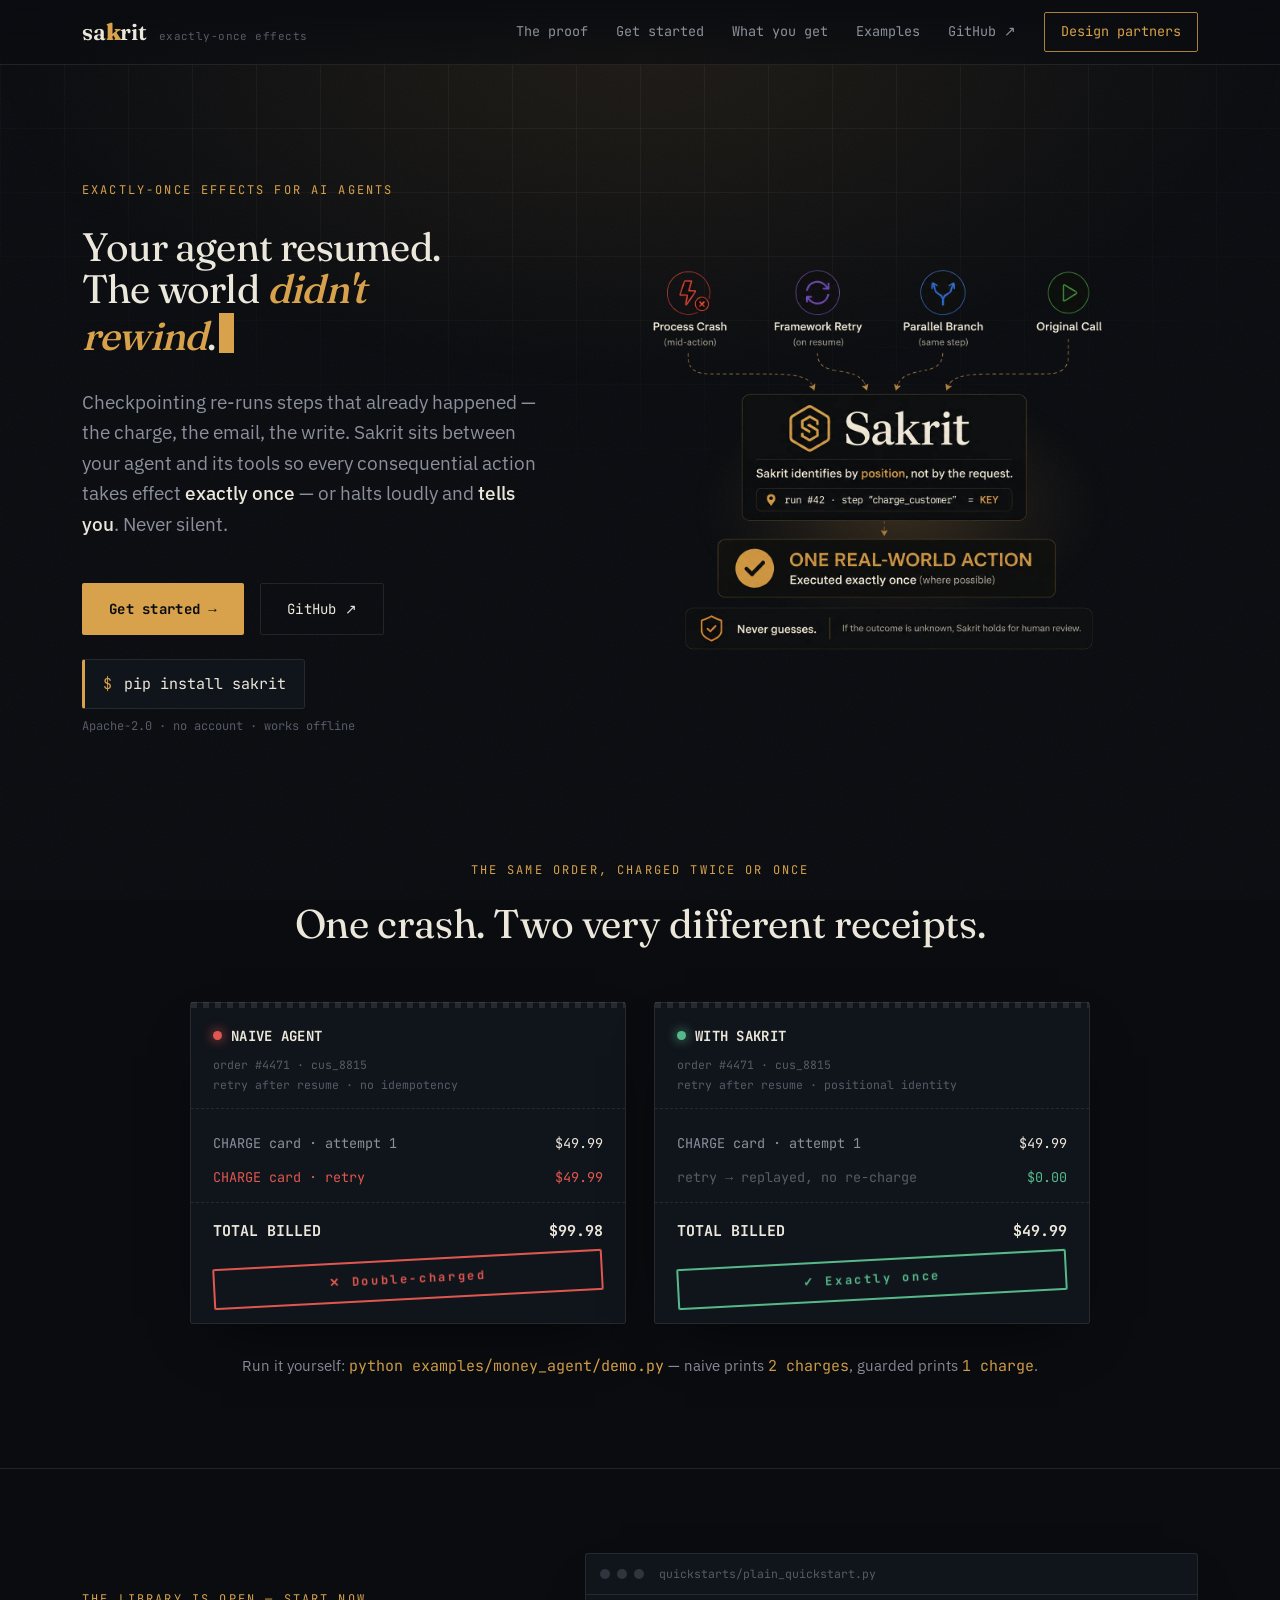
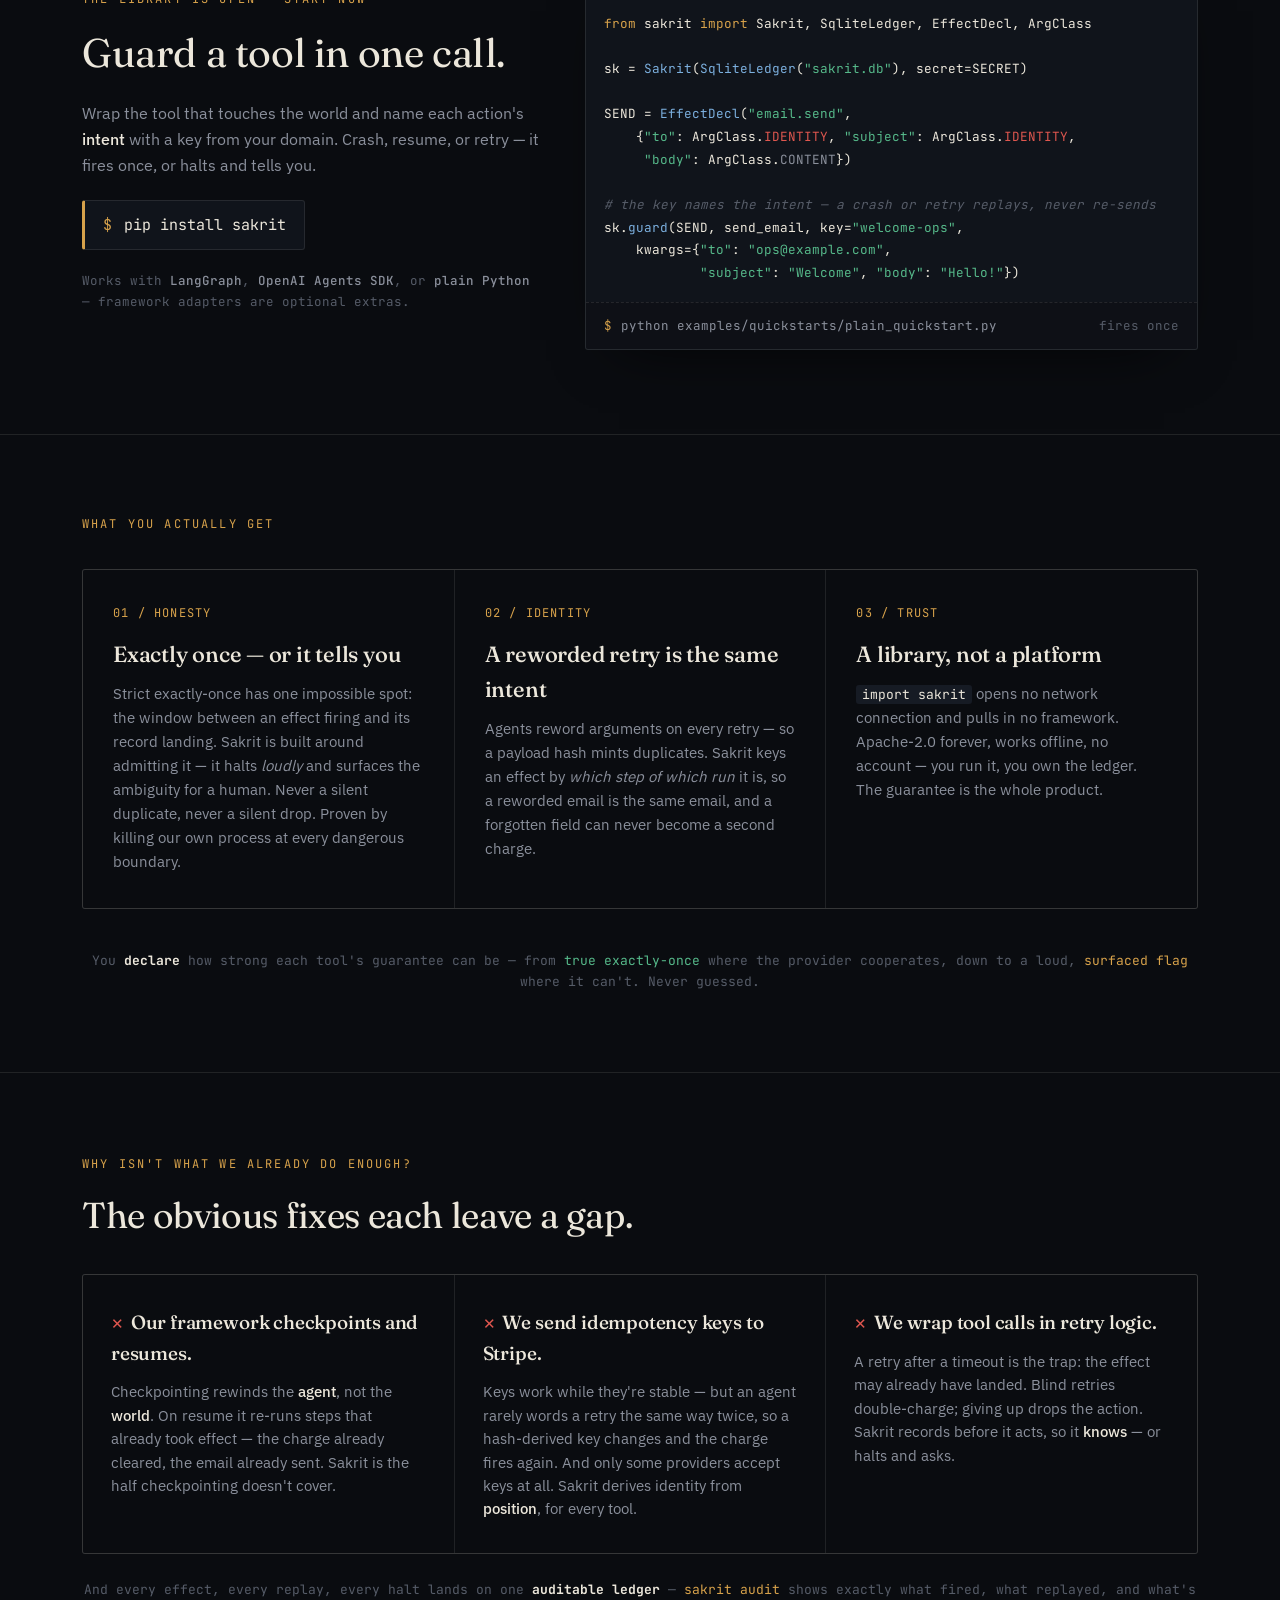
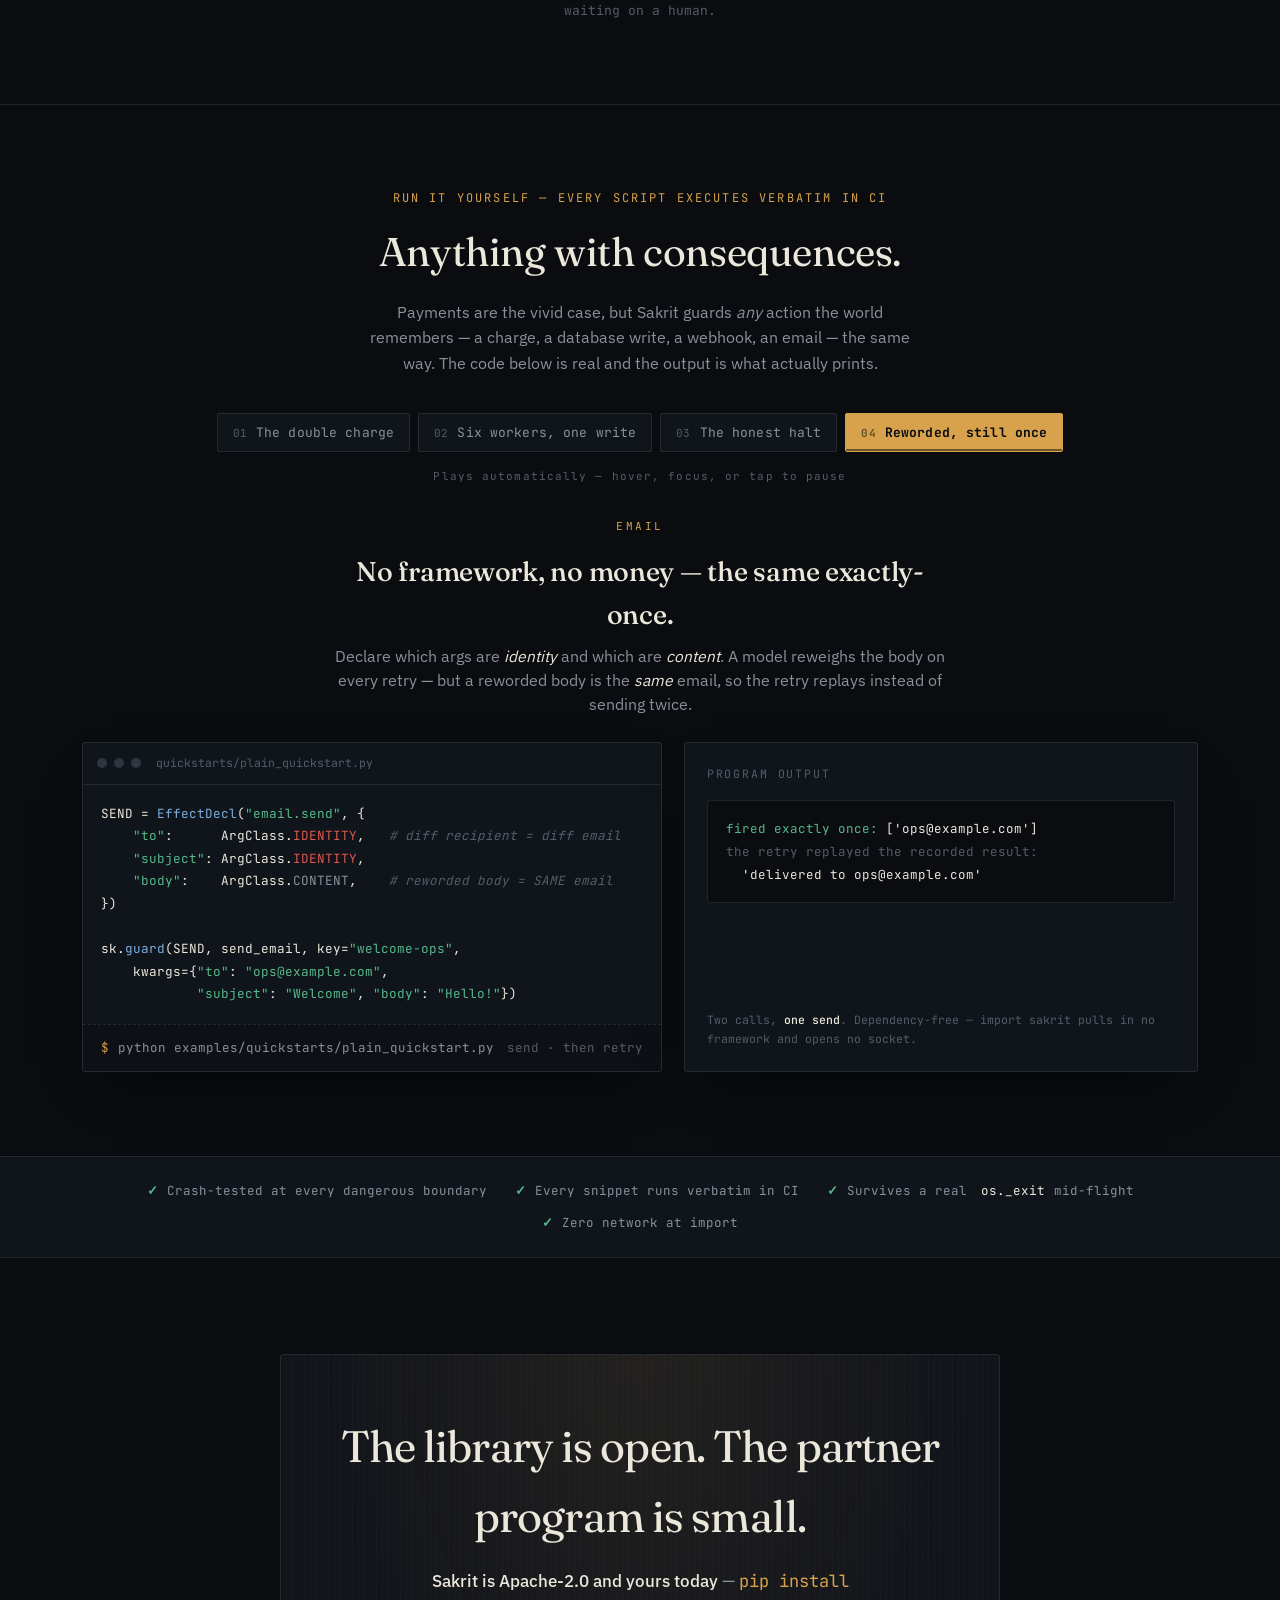
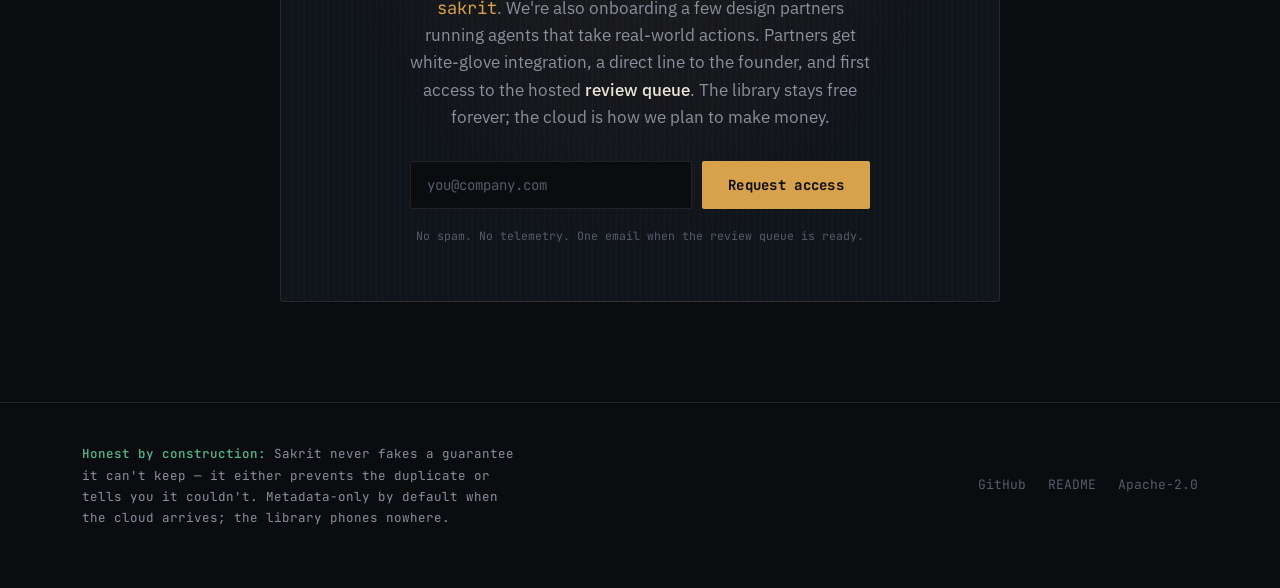
==== commit 4dafd6a1: "feat(landing): add flow diagram to the hero Place the "Sakrit identifies by position, not the reques" ====
--- a/landing/index.html
+++ b/landing/index.html
@@ -10,6 +10,17 @@
 <meta property="og:title" content="Your agent resumed. The world didn't rewind. — Sakrit" />
 <meta property="og:description" content="Checkpointing re-runs steps that already happened. Sakrit makes every consequential tool call take effect exactly once — or halts loudly and tells you. Never silent." />
 <meta property="og:type" content="website" />
+<!-- Share image: landing/og.png (1200×630), generated from landing/og-card.html — see landing/README.md.
+     TODO(founder): og:image MUST be an absolute URL for crawlers (Slack/X/LinkedIn); swap the host
+     for the real domain when it's set. The file ships at the site root as /og.png. -->
+<meta property="og:image" content="https://REPLACE-ME.example/og.png" />
+<meta property="og:image:width" content="1200" />
+<meta property="og:image:height" content="630" />
+<meta property="og:image:alt" content="Sakrit — your agent resumed, the world didn't rewind. Naive agent double-charges $99.98; with Sakrit, $49.99, exactly once." />
+<meta name="twitter:card" content="summary_large_image" />
+<meta name="twitter:title" content="Your agent resumed. The world didn't rewind. — Sakrit" />
+<meta name="twitter:description" content="Sakrit makes every consequential tool call take effect exactly once — or halts loudly and tells you. Never silent." />
+<meta name="twitter:image" content="https://REPLACE-ME.example/og.png" />
 
 <!-- Self-hosted fonts (m20): no third-party request — a page that says "no telemetry" shouldn't
      phone Google Fonts. Vendored latin-subset woff2 under ./fonts/. -->
@@ -111,15 +122,15 @@
   }
 
   /* ---------- hero ---------- */
-  header { padding: 120px 0 70px; }
-  .hero-tag { margin-bottom: 28px; opacity: 0; animation: rise .8s .1s forwards; }
+  header { padding: 116px 0 84px; }
+  .hero-tag { margin-bottom: 26px; opacity: 0; animation: rise .8s .1s forwards; }
   h1 {
     font-family: var(--serif);
     font-weight: 400;
-    font-size: clamp(38px, 6.4vw, 82px);
-    line-height: 1.02;
+    font-size: clamp(32px, 3.1vw, 44px);
+    line-height: 1.06;
     letter-spacing: -0.02em;
-    max-width: 16ch;
+    max-width: 15ch;
   }
   h1 .l { display: block; opacity: 0; animation: rise .9s forwards; }
   h1 .l1 { animation-delay: .18s; }
@@ -132,8 +143,8 @@
     animation: strike .5s 1.1s forwards;
   }
   .lede {
-    font-size: clamp(17px, 2vw, 21px); color: var(--muted); max-width: 60ch;
-    margin-top: 34px; line-height: 1.55;
+    font-size: clamp(16px, 1.5vw, 19px); color: var(--muted); max-width: 44ch;
+    margin-top: 30px; line-height: 1.6;
     opacity: 0; animation: rise .9s .5s forwards;
   }
   .lede b { color: var(--cream); font-weight: 500; }
@@ -150,6 +161,36 @@
   .btn-primary:hover { background: #eab959; transform: translateY(-2px); box-shadow: 0 10px 30px -10px rgba(215,162,75,0.5); }
   .btn-ghost { border-color: var(--line); color: var(--cream); }
   .btn-ghost:hover { border-color: var(--gold-dim); color: var(--gold); }
+  /* hero: copy left, transparent flow diagram right — both inside the 1180px wrap */
+  .hero-grid {
+    display: grid;
+    grid-template-columns: minmax(0, 0.85fr) minmax(0, 1.15fr);
+    align-items: center;
+    gap: clamp(28px, 3.2vw, 52px);
+  }
+  .hero-copy { min-width: 0; }
+  .hero-art {
+    position: relative; min-width: 0;
+    opacity: 0; animation: rise 1s .85s forwards;
+  }
+  /* warm bloom rising from the convergence point, seen through the transparent art */
+  .hero-art::before {
+    content: ""; position: absolute; z-index: 0; pointer-events: none;
+    left: 52%; top: 52%; width: 88%; height: 96%;
+    transform: translate(-50%, -50%);
+    background: radial-gradient(ellipse 52% 44% at 50% 60%,
+      rgba(215,162,75,0.22), rgba(215,162,75,0.06) 46%, transparent 72%);
+    filter: blur(10px);
+  }
+  .hero-art img {
+    position: relative; z-index: 1;
+    width: 100%; height: auto; display: block;
+    /* the diagram's own canvas is transparent — it floats, no frame */
+  }
+  @media (max-width: 900px) {
+    .hero-grid { grid-template-columns: minmax(0, 1fr); gap: 30px; }
+    .hero-art img { max-width: 560px; margin: 0 auto; }
+  }
 
   /* ---------- receipts ---------- */
   .proof { padding: 40px 0 90px; }
@@ -371,14 +412,14 @@
   .out-note b { color: var(--cream); font-weight: 500; }
 
   /* hero install chip */
-  .install-row { margin-top: 22px; opacity: 0; animation: rise .9s .8s forwards; }
+  .install-row { margin-top: 24px; display: flex; flex-wrap: wrap; align-items: center; gap: 8px 14px; opacity: 0; animation: rise .9s .8s forwards; }
   .install {
     display: inline-flex; align-items: center; gap: 12px; font-family: var(--mono); font-size: 15px;
     color: var(--cream); background: var(--ink-2); border: 1px solid var(--line);
     border-left: 3px solid var(--gold); border-radius: 3px; padding: 12px 18px;
   }
   .install .pmt { color: var(--gold); }
-  .install-hint { font-family: var(--mono); font-size: 12px; color: var(--faint); margin-left: 12px; }
+  .install-hint { font-family: var(--mono); font-size: 12px; color: var(--faint); white-space: nowrap; }
 
   /* ---------- get started ---------- */
   .start { padding: 84px 0; border-top: 1px solid var(--line); }
@@ -451,9 +492,13 @@
   form.wl input::placeholder { color: var(--faint); }
   form.wl input:focus { border-color: var(--gold); }
   form.wl button { white-space: nowrap; border: none; }
+  form.wl button[disabled] { opacity: .6; cursor: default; }
   .wl-note { font-family: var(--mono); font-size: 11.5px; color: var(--faint); margin-top: 18px; position: relative; }
-  .wl-ok { display: none; color: var(--green); font-family: var(--mono); font-size: 15px; margin-top: 8px; }
+  .wl-ok { display: none; color: var(--green); font-family: var(--mono); font-size: 15px; margin-top: 8px; position: relative; }
   .wl-ok.show { display: block; animation: rise .5s forwards; }
+  .wl-err { display: none; color: var(--red); font-family: var(--mono); font-size: 13.5px; margin-top: 12px; position: relative; }
+  .wl-err.show { display: block; animation: rise .4s forwards; }
+  .wl-err a { color: var(--gold); text-decoration: underline; }
 
   /* ---------- footer ---------- */
   footer { border-top: 1px solid var(--line); padding: 40px 0 60px; }
@@ -475,7 +520,7 @@
 
   @media (prefers-reduced-motion: reduce) {
     *, *::before, *::after { animation: none !important; }
-    h1 .l, .hero-tag, .lede, .cta-row, .row.dup, .row.replay, .stamp { opacity: 1 !important; }
+    h1 .l, .hero-tag, .lede, .cta-row, .row.dup, .row.replay, .stamp, .hero-art { opacity: 1 !important; }
     h1 .strike::after { transform: scaleX(1); }
     .stamp { transform: rotate(-3deg) scale(1); }
   }
@@ -504,23 +549,31 @@
 
 <header>
   <div class="wrap">
-    <div class="hero-tag tag">Exactly-once effects for AI agents</div>
-    <h1>
-      <span class="l l1">Your agent resumed.</span>
-      <span class="l l2">The world <span class="em">didn't rewind</span>.<span class="caret"></span></span>
-    </h1>
-    <p class="lede">
-      Checkpointing re-runs steps that already happened — the charge, the email, the write. Sakrit
-      sits between your agent and its tools so every consequential action takes effect
-      <b>exactly once</b> — or halts loudly and <b>tells you</b>. Never silent.
-    </p>
-    <div class="cta-row">
-      <a href="#start" class="btn btn-primary">Get started →</a>
-      <a href="https://github.com/sakrit-hq/sakrit" class="btn btn-ghost">GitHub ↗</a>
-    </div>
-    <div class="install-row">
-      <span class="install"><span class="pmt">$</span> pip install sakrit</span>
-      <span class="install-hint hint">Apache-2.0 · no account · works offline</span>
+    <div class="hero-grid">
+      <div class="hero-copy">
+        <div class="hero-tag tag">Exactly-once effects for AI agents</div>
+        <h1>
+          <span class="l l1">Your agent resumed.</span>
+          <span class="l l2">The world <span class="em">didn't rewind</span>.<span class="caret"></span></span>
+        </h1>
+        <p class="lede">
+          Checkpointing re-runs steps that already happened — the charge, the email, the write. Sakrit
+          sits between your agent and its tools so every consequential action takes effect
+          <b>exactly once</b> — or halts loudly and <b>tells you</b>. Never silent.
+        </p>
+        <div class="cta-row">
+          <a href="#start" class="btn btn-primary">Get started →</a>
+          <a href="https://github.com/sakrit-hq/sakrit" class="btn btn-ghost">GitHub ↗</a>
+        </div>
+        <div class="install-row">
+          <span class="install"><span class="pmt">$</span> pip install sakrit</span>
+          <span class="install-hint hint">Apache-2.0 · no account · works offline</span>
+        </div>
+      </div>
+      <div class="hero-art">
+        <img src="hero-flow.webp" width="1536" height="1024" loading="eager" decoding="async"
+          alt="A crash mid-action, a framework retry, a parallel branch, and the original call all point at Sakrit, which identifies the step by its position — run #42, step charge_customer — not by the request. The result: one real-world action, executed exactly once. If the outcome is unknown, Sakrit holds for human review rather than guessing." />
+      </div>
     </div>
   </div>
 </header>
@@ -873,16 +926,18 @@
         forever; the cloud is how we plan to make money.</p>
 
       <!--
-        TODO(founder), C-8: wire this to a real endpoint before launch.
-        Options: a form service (Formspree / Buttondown / ConvertKit) — set the `action` below and
-        remove the JS interceptor — or a serverless function (e.g. a Vercel /api/waitlist route).
-        Until then the JS below shows a client-side confirmation and does NOT store the address.
+        C-8 — Formspree (chosen). ONE step to go live: create a form at formspree.io and replace
+        REPLACE_WITH_FORM_ID below with your form's ID (the action becomes https://formspree.io/f/xxxxxxx).
+        The JS below already does a real AJAX POST, shows the success state on 200, and shows an honest
+        error (never a fake confirmation) on failure — so no lead is silently dropped. Until the ID is
+        set, a submit resolves to the error path by design (it does NOT fake success).
       -->
-      <form class="wl" id="waitlist-form" action="https://REPLACE-ME.example/waitlist" method="POST" novalidate>
+      <form class="wl" id="waitlist-form" action="https://formspree.io/f/REPLACE_WITH_FORM_ID" method="POST">
         <input type="email" name="email" placeholder="you@company.com" required aria-label="Email address" />
         <button type="submit" class="btn btn-primary">Request access</button>
       </form>
-      <div class="wl-ok" id="wl-ok">✓ You're on the list. We'll be in touch.</div>
+      <div class="wl-ok" id="wl-ok" role="status" aria-live="polite">✓ You're on the list. We'll be in touch.</div>
+      <div class="wl-err" id="wl-err" role="alert" aria-live="assertive"></div>
       <div class="wl-note">No spam. No telemetry. One email when the review queue is ready.</div>
     </div>
   </div>
@@ -999,16 +1054,57 @@
     show(0);  // arm the first panel's progress bar (or, under reduced motion, just select it)
   })();
 
-  // Waitlist: client-side confirmation placeholder (see the TODO in the markup).
-  // The founder replaces this by wiring the form `action` to a real endpoint and deleting this block.
-  var form = document.getElementById("waitlist-form");
-  form.addEventListener("submit", function (ev) {
-    var email = form.email.value.trim();
-    if (!email || email.indexOf("@") === -1) return; // let native validation handle it
-    ev.preventDefault();
-    form.style.display = "none";
-    document.getElementById("wl-ok").classList.add("show");
-  });
+  // Waitlist: real AJAX submit to Formspree (decision C-8). On 200 → show the success state and
+  // retire the form. On any failure → show an HONEST error with a fallback (never a fake "you're on
+  // the list", which would be the silent drop this whole page is about). Native validation on the
+  // <input type="email" required> gates bad addresses before we ever POST.
+  (function () {
+    var form = document.getElementById("waitlist-form");
+    if (!form) return;
+    var ok = document.getElementById("wl-ok");
+    var err = document.getElementById("wl-err");
+    var btn = form.querySelector("button[type=submit]");
+    var btnLabel = btn ? btn.textContent : "";
+
+    function fail(msg) {
+      err.innerHTML = msg +
+        ' Or reach us on <a href="https://github.com/sakrit-hq/sakrit">GitHub</a>.';
+      err.classList.add("show");
+    }
+
+    form.addEventListener("submit", function (ev) {
+      ev.preventDefault();
+      if (!form.checkValidity()) { form.reportValidity(); return; }
+      err.classList.remove("show");
+      if (btn) { btn.disabled = true; btn.textContent = "Sending…"; }
+
+      fetch(form.action, {
+        method: "POST",
+        body: new FormData(form),
+        headers: { Accept: "application/json" },
+      })
+        .then(function (res) {
+          if (res.ok) {
+            form.style.display = "none";
+            ok.classList.add("show");
+            return;
+          }
+          // Formspree returns 4xx with a JSON {errors:[{message}]} on validation/config problems.
+          return res.json().then(function (data) {
+            var m = data && data.errors && data.errors[0] && data.errors[0].message;
+            if (btn) { btn.disabled = false; btn.textContent = btnLabel; }
+            fail(m ? m + "." : "Something went wrong — please try again.");
+          }, function () {
+            if (btn) { btn.disabled = false; btn.textContent = btnLabel; }
+            fail("Something went wrong — please try again.");
+          });
+        })
+        .catch(function () {
+          if (btn) { btn.disabled = false; btn.textContent = btnLabel; }
+          fail("Couldn't reach the server — check your connection and try again.");
+        });
+    });
+  })();
 </script>
 </body>
 </html>
